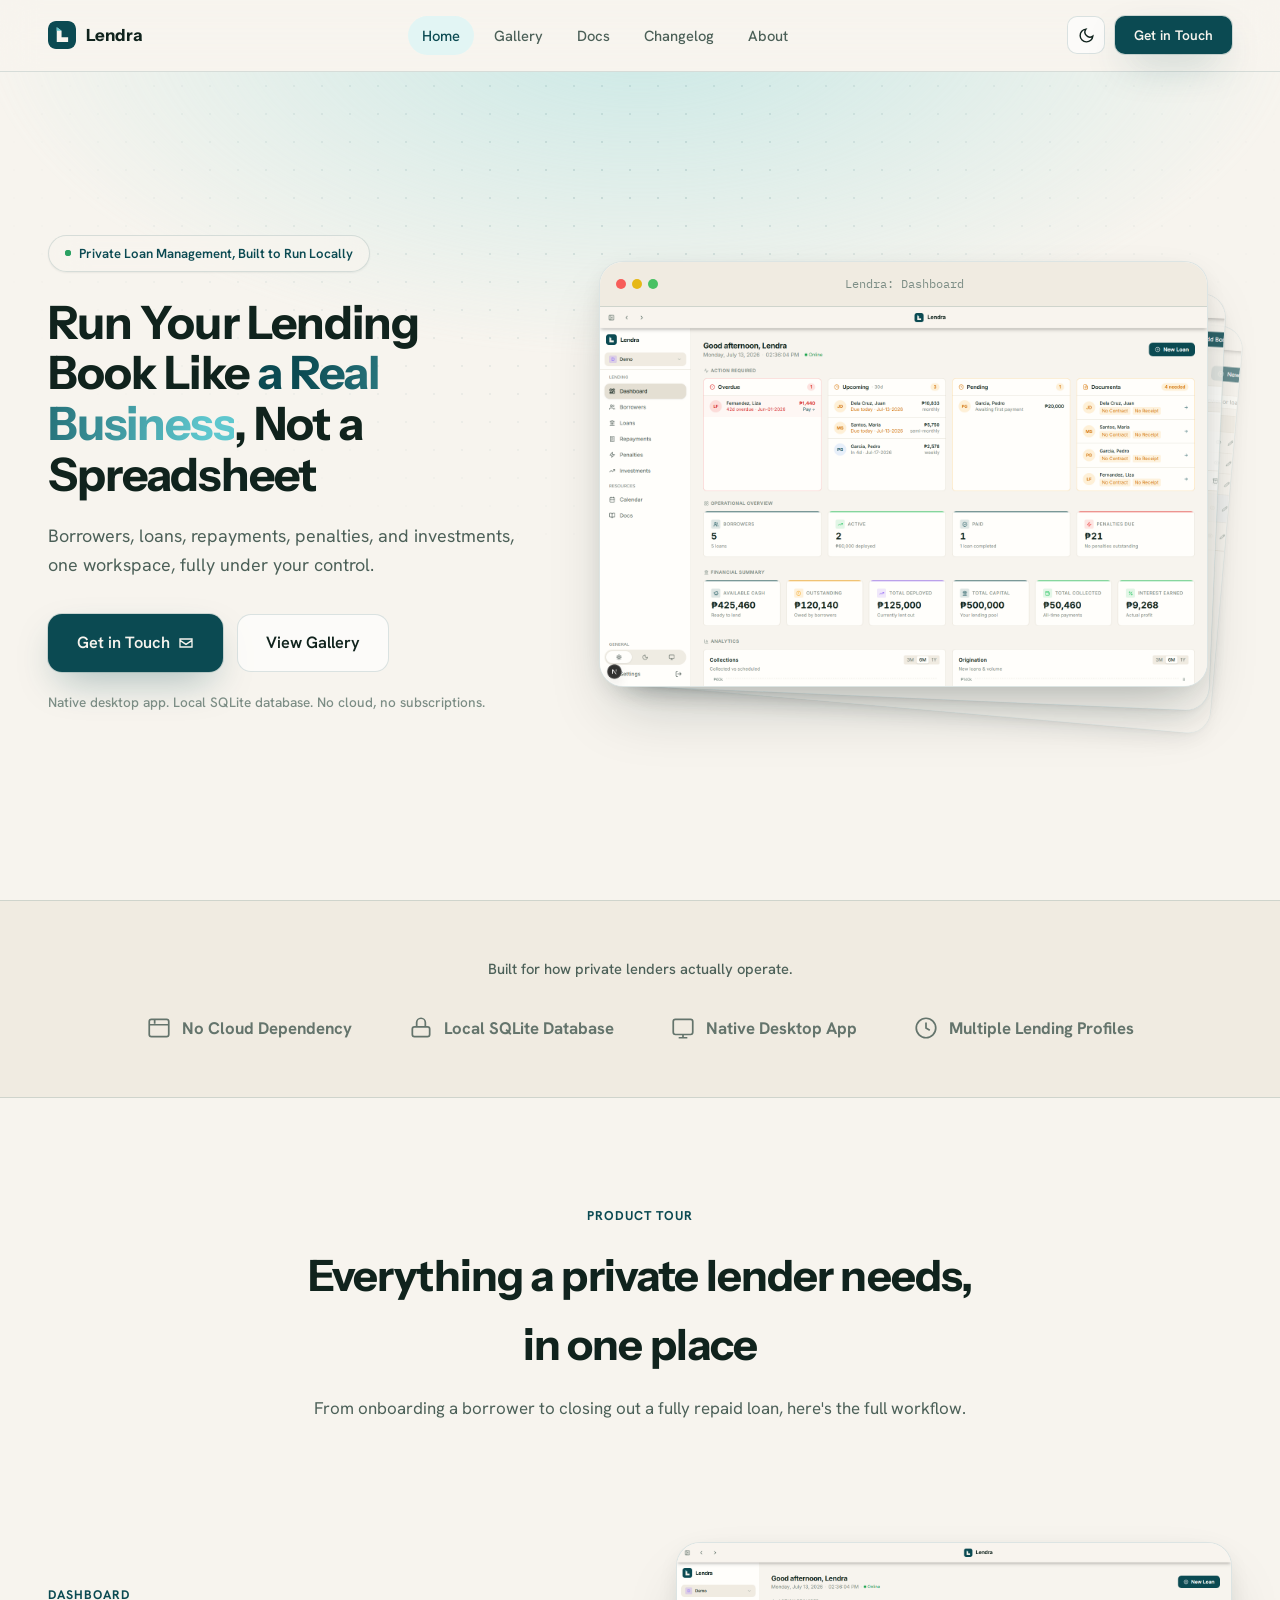
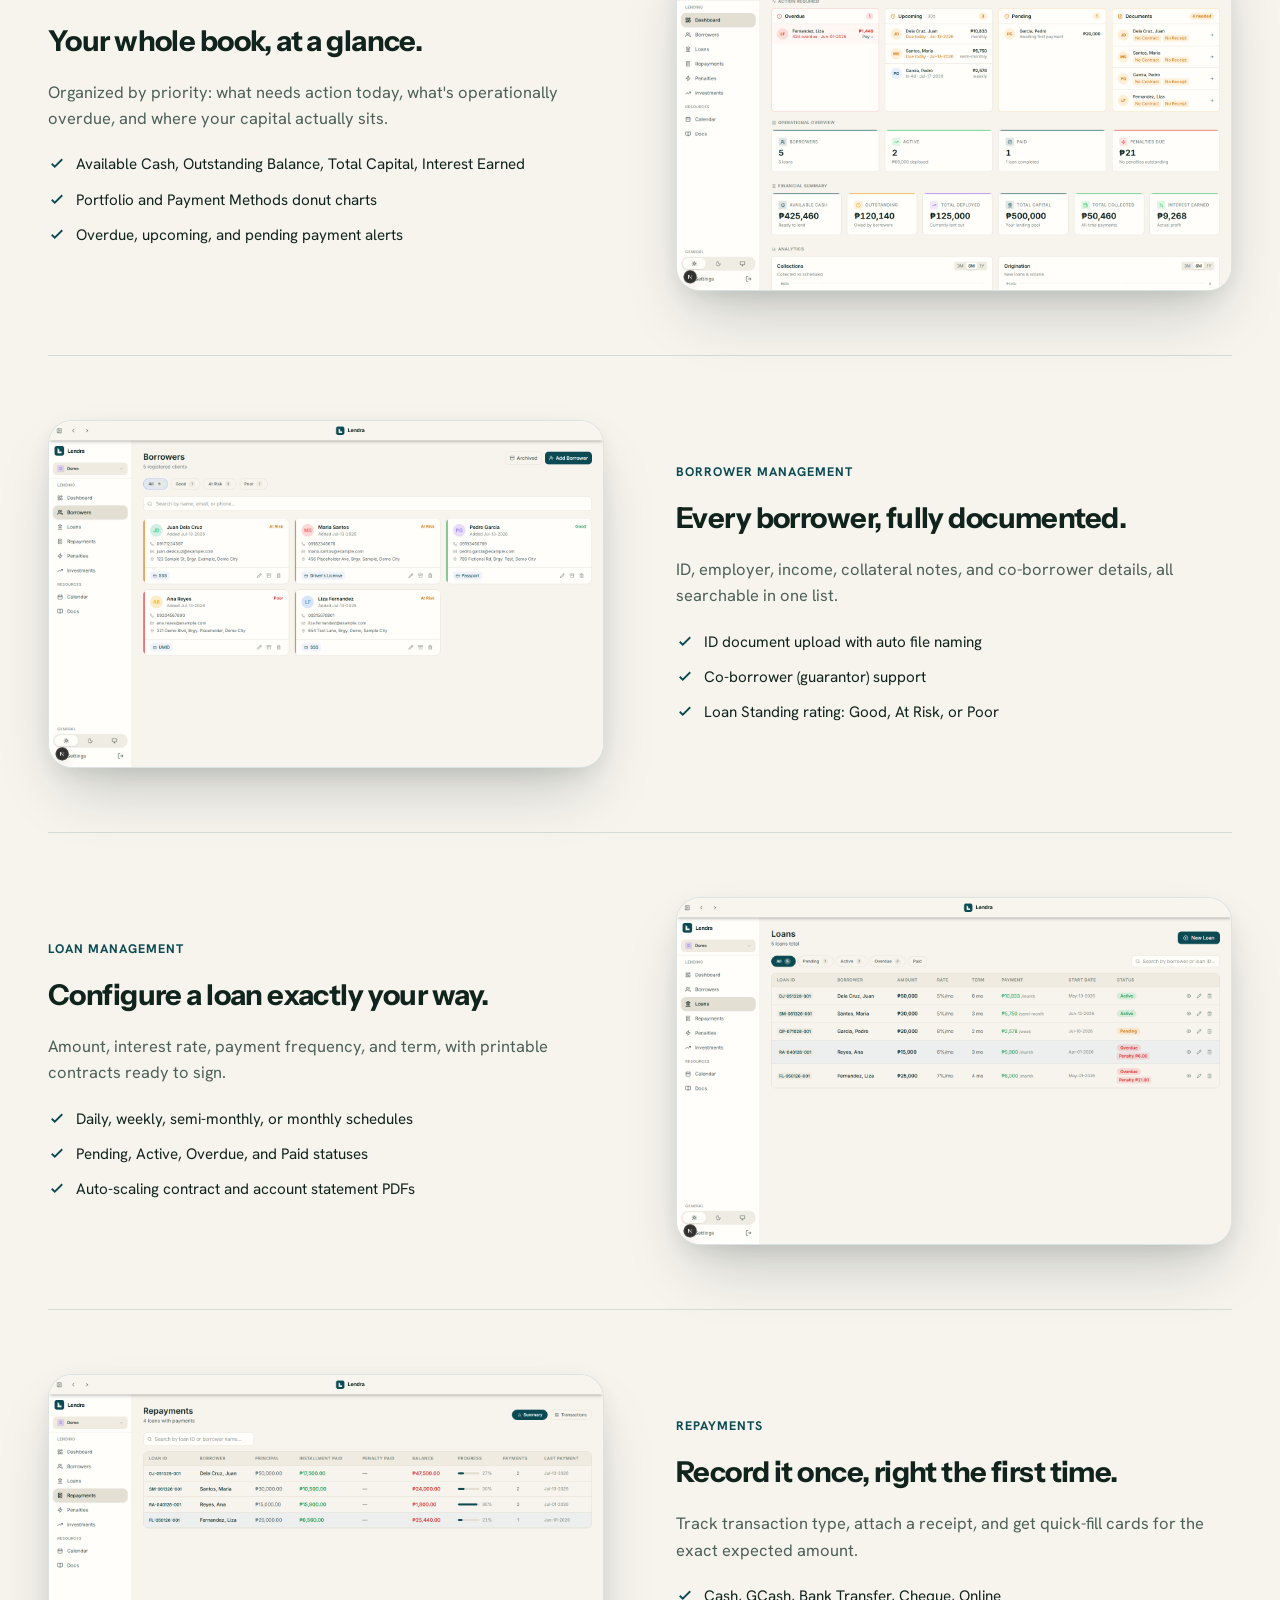
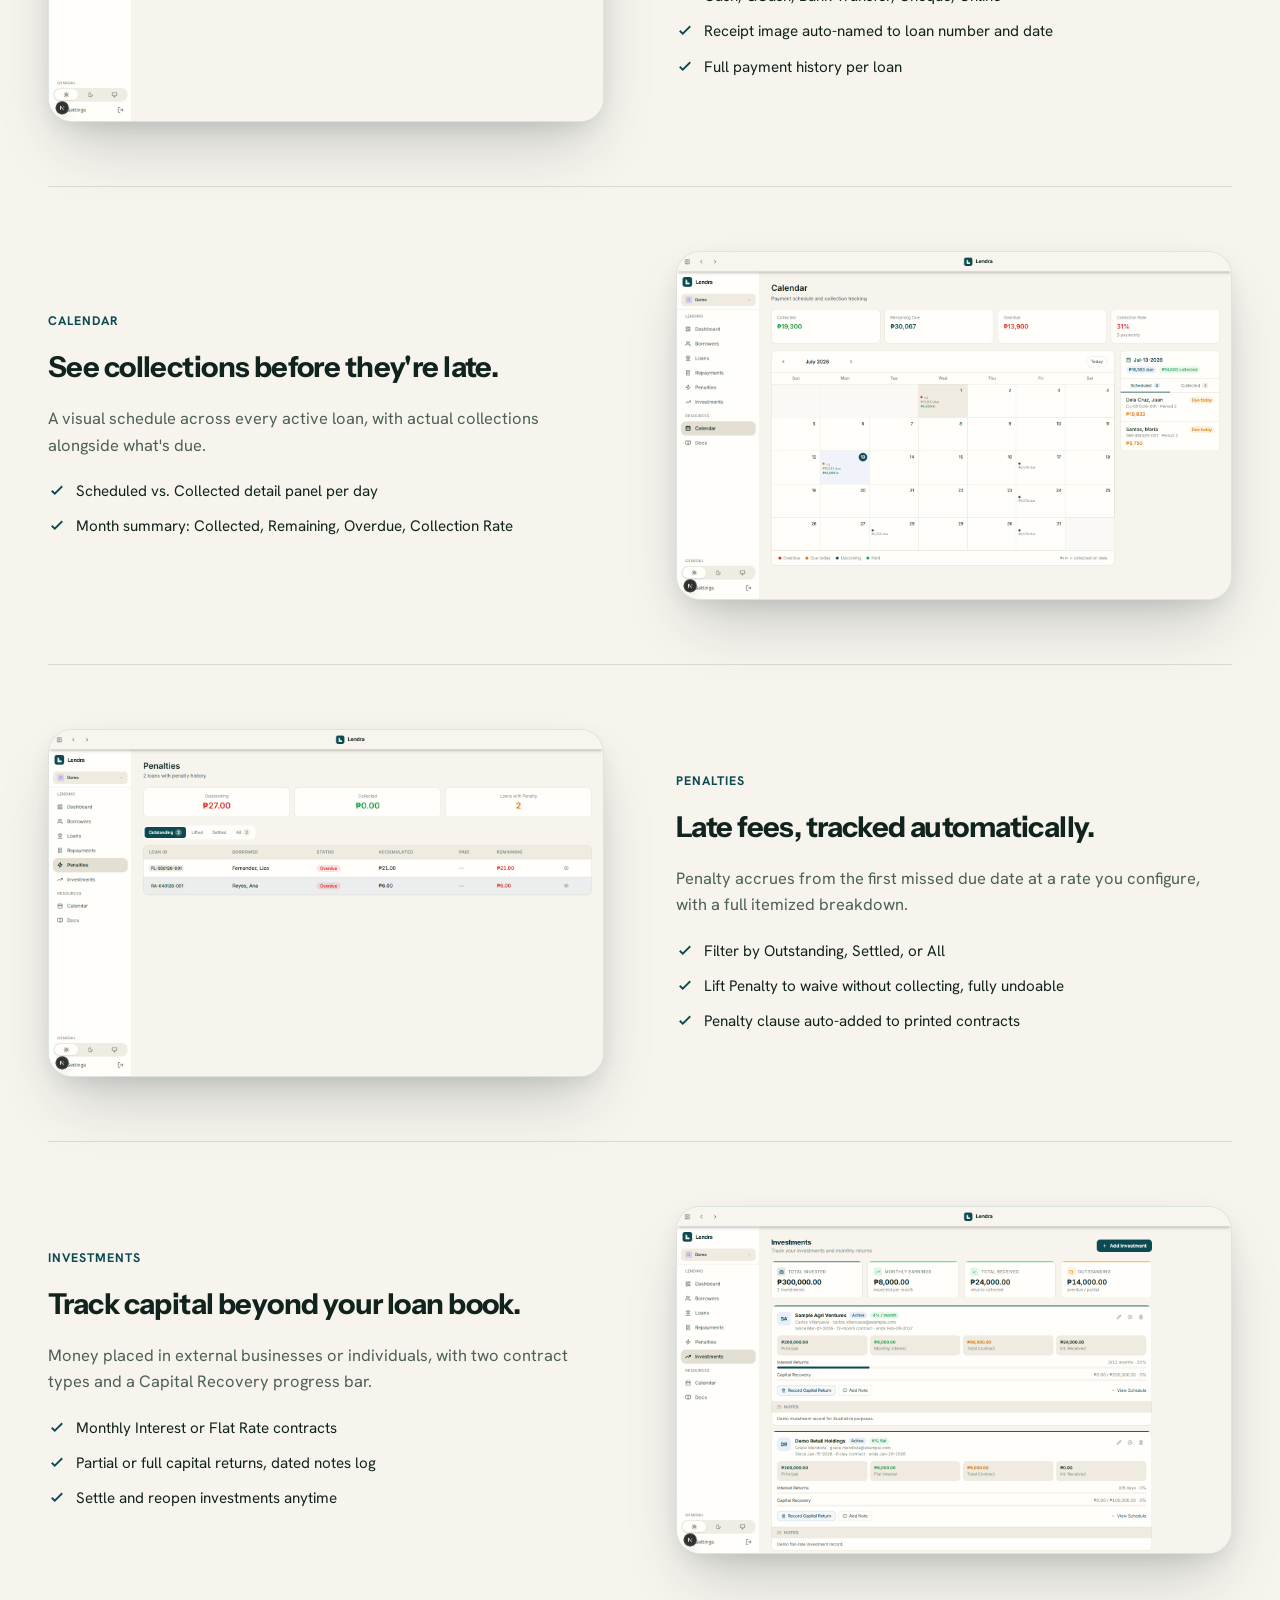
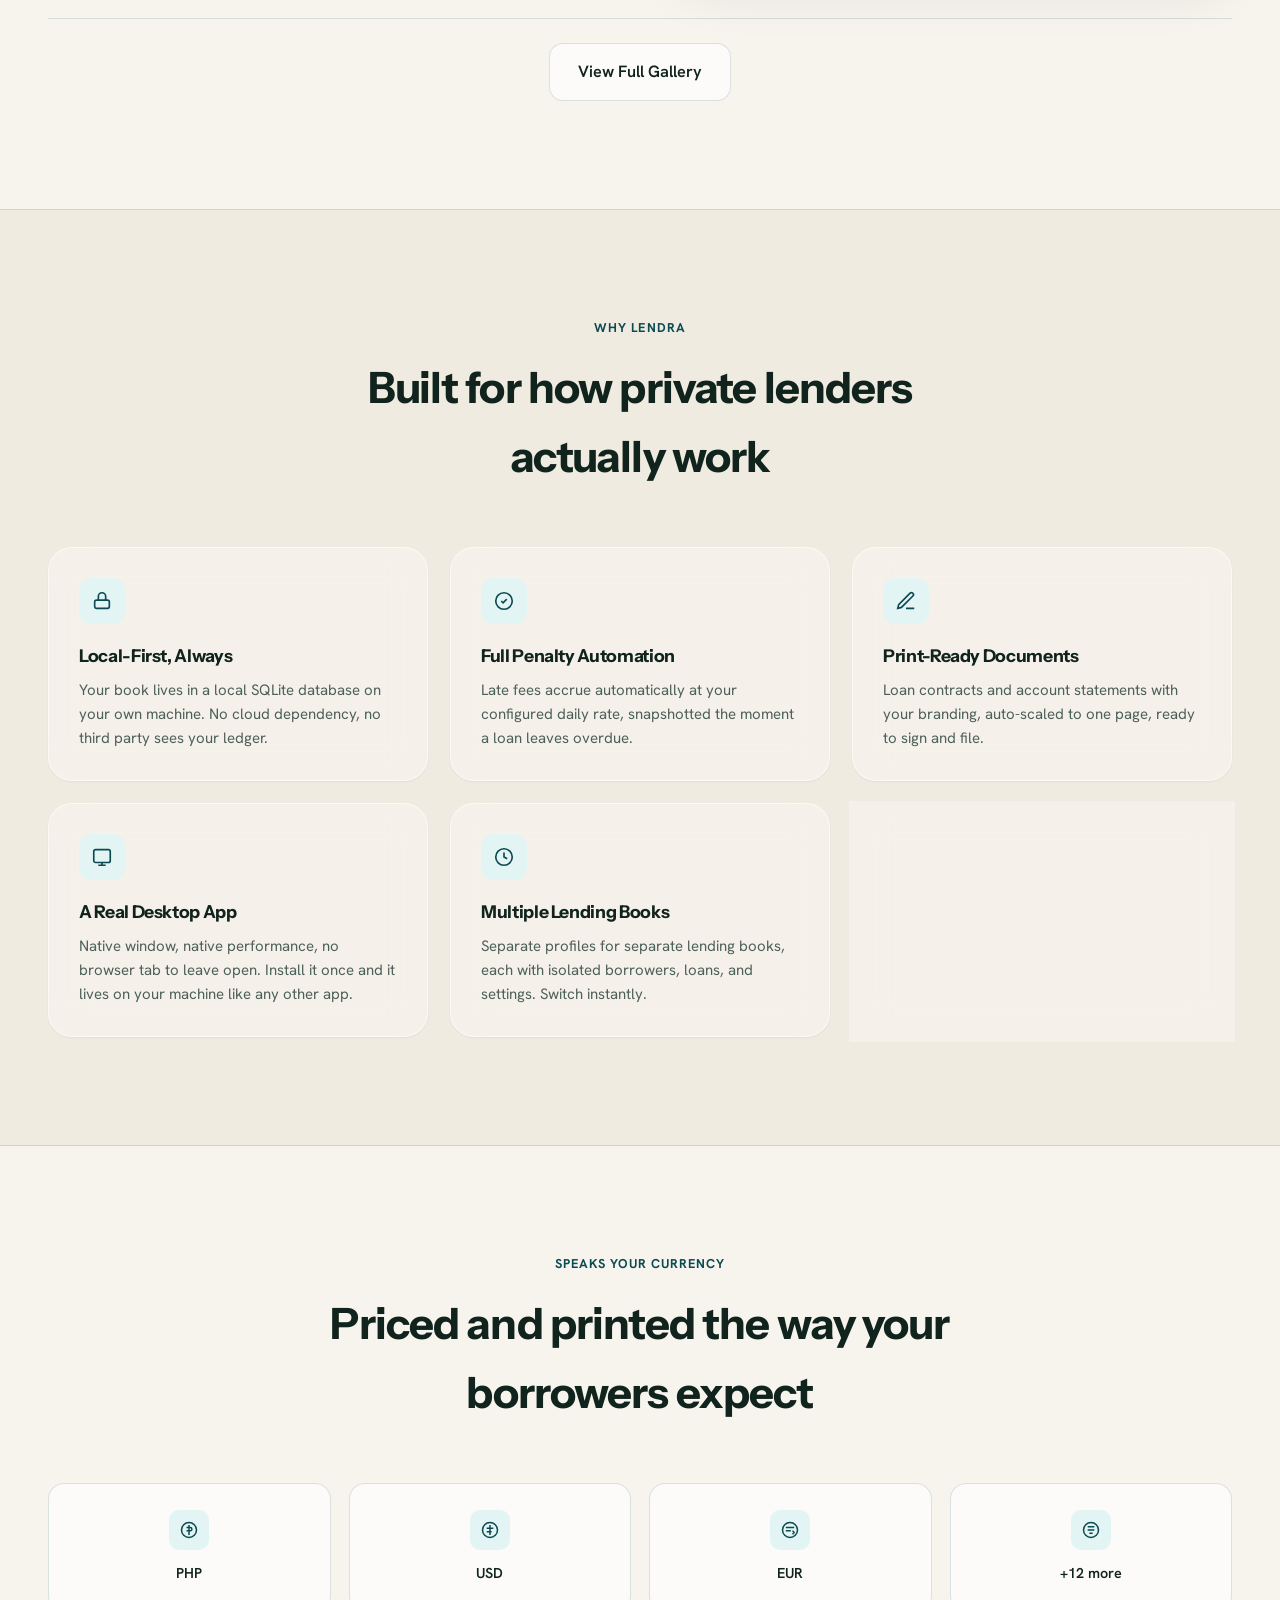
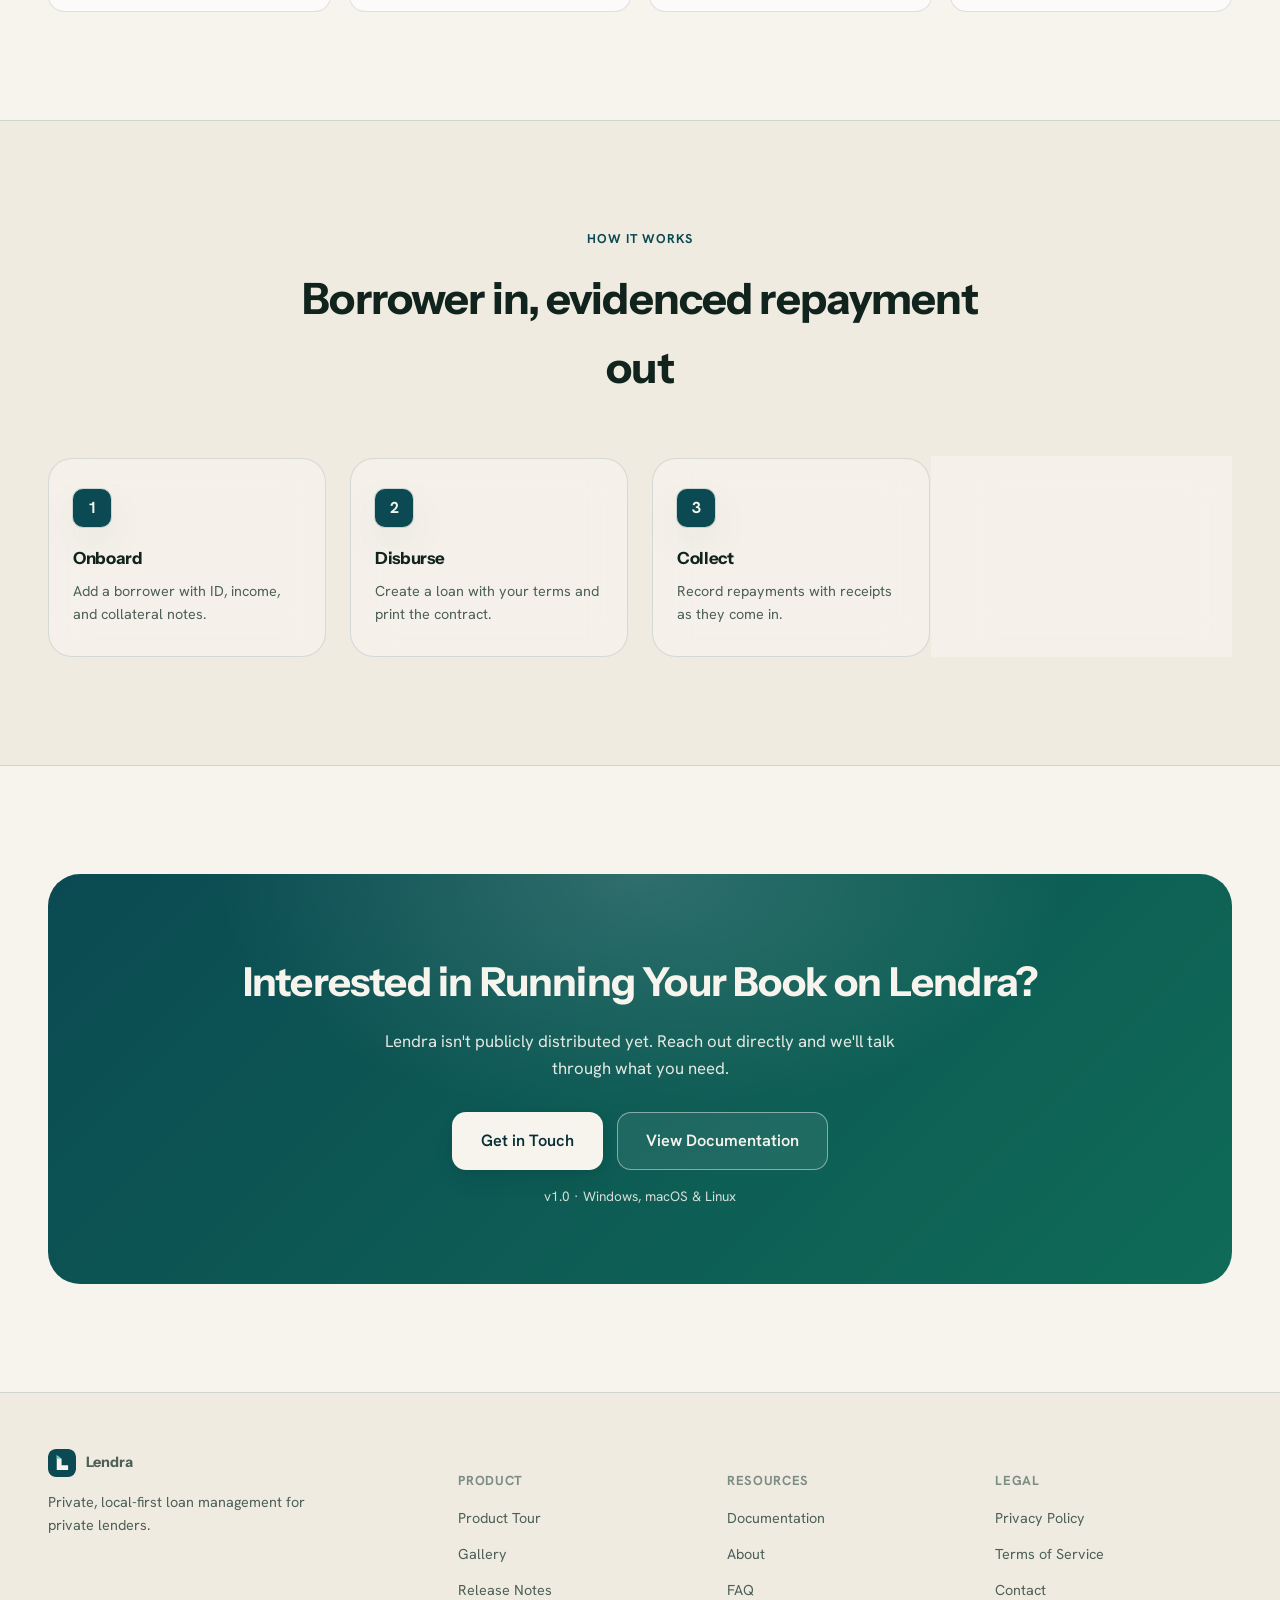
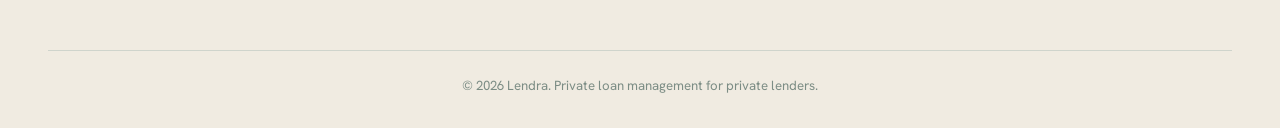
==== index.html @ 2bb01301 "Initial commit — Lendra marketing website" ====
<!DOCTYPE html>
<html lang="en">
<head>
<meta charset="UTF-8">
<meta name="viewport" content="width=device-width, initial-scale=1">
<title>Lendra: Loan Management for Private Lenders</title>
<meta name="description" content="Lendra is a private, local-first loan management system for private lenders: borrowers, loans, repayments, penalties, and investments, all in one native desktop workspace. No cloud, no subscriptions.">
<link rel="canonical" href="https://lendra.vercel.app/">
<meta property="og:type" content="website">
<meta property="og:site_name" content="Lendra">
<meta property="og:title" content="Lendra: Loan Management for Private Lenders">
<meta property="og:description" content="A private, local-first loan management system for private lenders: borrowers, loans, repayments, penalties, and investments, all in one native desktop workspace.">
<meta property="og:url" content="https://lendra.vercel.app/">
<meta property="og:image" content="https://lendra.vercel.app/assets/screenshots/dashboard.png">
<meta name="twitter:card" content="summary_large_image">
<meta name="twitter:title" content="Lendra: Loan Management for Private Lenders">
<meta name="twitter:description" content="A private, local-first loan management system for private lenders: borrowers, loans, repayments, penalties, and investments, all in one native desktop workspace.">
<meta name="twitter:image" content="https://lendra.vercel.app/assets/screenshots/dashboard.png">
<meta name="theme-color" content="#0B4A52">
<link rel="icon" href="assets/lendra-logo.svg">
<link rel="preconnect" href="https://fonts.googleapis.com">
<link rel="preconnect" href="https://fonts.gstatic.com" crossorigin>
<link href="https://fonts.googleapis.com/css2?family=Instrument+Sans:wght@500;600;700&family=Hanken+Grotesk:wght@400;500;600;700&family=IBM+Plex+Mono:wght@400;500&display=swap" rel="stylesheet">
<link rel="stylesheet" href="assets/css/main.css">
<script type="application/ld+json">
{
  "@context": "https://schema.org",
  "@type": "SoftwareApplication",
  "name": "Lendra",
  "operatingSystem": "Windows, macOS, Linux, Web",
  "applicationCategory": "FinanceApplication",
  "applicationSubCategory": "Loan Management Software",
  "description": "Lendra is a private, local-first loan management system for private lenders: borrowers, loans, repayments, penalties, calendar, and investment tracking, backed by a local SQLite database.",
  "softwareVersion": "1.0",
  "url": "https://lendra.vercel.app/",
  "screenshot": "https://lendra.vercel.app/assets/screenshots/dashboard.png"
}
</script>
</head>
<body>

<header class="site-nav">
  <div class="wrap">
    <a href="/" class="brand">
      <img src="assets/lendra-logo.svg" alt="Lendra logo">
      Lendra
    </a>
    <nav class="nav-links">
      <a href="/" class="active">Home</a>
      <a href="gallery">Gallery</a>
      <a href="docs">Docs</a>
      <a href="changelog">Changelog</a>
      <a href="about">About</a>
    <a href="#" data-mail="YnJpb25lcy5nLmJyeWxlQGdtYWlsLmNvbQ==" rel="nofollow noopener" class="btn btn-primary mobile-cta">Get in Touch</a>
    </nav>
    <div class="nav-right">
      <button class="nav-toggle" id="navToggle" aria-label="Toggle menu" aria-expanded="false">
        <svg viewBox="0 0 24 24" fill="none" stroke="currentColor" stroke-width="2"><path d="M4 7h16M4 12h16M4 17h16"/></svg>
      </button>
      <button class="theme-btn" id="themeToggle" aria-label="Toggle dark mode">
        <svg id="iconMoon" viewBox="0 0 24 24" fill="none" stroke="currentColor" stroke-width="2"><path d="M21 12.79A9 9 0 1 1 11.21 3 7 7 0 0 0 21 12.79z"/></svg>
        <svg id="iconSun" style="display:none" viewBox="0 0 24 24" fill="none" stroke="currentColor" stroke-width="2"><circle cx="12" cy="12" r="4"/><path d="M12 2v2M12 20v2M4.93 4.93l1.41 1.41M17.66 17.66l1.41 1.41M2 12h2M20 12h2M6.34 17.66l-1.41 1.41M19.07 4.93l-1.41 1.41"/></svg>
      </button>
      <a href="#" data-mail="YnJpb25lcy5nLmJyeWxlQGdtYWlsLmNvbQ==" rel="nofollow noopener" class="btn btn-primary">Get in Touch</a>
    </div>
  </div>
</header>

<main>

  <!-- HERO -->
  <section class="hero">
    <div class="wrap hero-grid">
      <div class="hero-copy">
        <span class="badge"><span class="dot"></span>Private Loan Management, Built to Run Locally</span>
        <h1>Run Your Lending Book Like <span class="grad">a Real Business</span>, Not a Spreadsheet</h1>
        <p class="lead">Borrowers, loans, repayments, penalties, and investments, one workspace, fully under your control.</p>
        <div class="hero-actions">
          <a href="#" data-mail="YnJpb25lcy5nLmJyeWxlQGdtYWlsLmNvbQ==" rel="nofollow noopener" class="btn btn-primary btn-lg">
            Get in Touch
            <svg viewBox="0 0 24 24" fill="none" stroke="currentColor" stroke-width="2"><path d="M3 8l9 6 9-6M3 6h18v12H3z"/></svg>
          </a>
          <a href="gallery" class="btn btn-ghost btn-lg">View Gallery</a>
        </div>
        <p class="hero-note">Native desktop app. Local SQLite database. No cloud, no subscriptions.</p>
      </div>

      <div class="hero-visual reveal">
        <div class="hero-stack">
          <div class="stack-shot stack-back-2">
            <img src="assets/screenshots/loans.png" alt="Lendra Loans screen">
          </div>
          <div class="stack-shot stack-back-1">
            <img src="assets/screenshots/borrowers.png" alt="Lendra Borrowers screen">
          </div>
          <div class="hero-shot-main">
            <div class="browserbar">
              <div class="dots"><span></span><span></span><span></span></div>
              <div class="urlbar">Lendra: Dashboard</div>
              <div style="width:40px"></div>
            </div>
            <img src="assets/screenshots/dashboard.png" alt="Lendra Dashboard screen">
          </div>
        </div>
      </div>
    </div>
  </section>

  <!-- TRUST STRIP -->
  <section class="providers-strip">
    <div class="wrap">
      <p>Built for how private lenders actually operate.</p>
      <div class="provider-row reveal">
        <span class="provider-chip">
          <svg viewBox="0 0 24 24" fill="none" stroke="currentColor" stroke-width="1.6"><rect x="3" y="4" width="18" height="16" rx="2"/><path d="M3 9h18M8 4v4"/></svg>
          No Cloud Dependency
        </span>
        <span class="provider-chip">
          <svg viewBox="0 0 24 24" fill="none" stroke="currentColor" stroke-width="1.6"><rect x="4" y="11" width="16" height="9" rx="2"/><path d="M8 11V7a4 4 0 118 0v4"/></svg>
          Local SQLite Database
        </span>
        <span class="provider-chip">
          <svg viewBox="0 0 24 24" fill="none" stroke="currentColor" stroke-width="1.6"><rect x="3" y="4" width="18" height="14" rx="2"/><path d="M8 21h8M12 18v3"/></svg>
          Native Desktop App
        </span>
        <span class="provider-chip">
          <svg viewBox="0 0 24 24" fill="none" stroke="currentColor" stroke-width="1.6"><circle cx="12" cy="12" r="9"/><path d="M12 7v5l3.5 2"/></svg>
          Multiple Lending Profiles
        </span>
      </div>
    </div>
  </section>

  <!-- SCREENSHOT SHOWCASE -->
  <section id="showcase">
    <div class="wrap">
      <div class="section-head reveal">
        <span class="kicker">Product Tour</span>
        <h2>Everything a private lender needs, in one place</h2>
        <p>From onboarding a borrower to closing out a fully repaid loan, here's the full workflow.</p>
      </div>

      <div class="showcase-row reveal">
        <div class="showcase-text">
          <span class="kicker">Dashboard</span>
          <h3>Your whole book, at a glance.</h3>
          <p>Organized by priority: what needs action today, what's operationally overdue, and where your capital actually sits.</p>
          <ul class="showcase-list">
            <li><svg viewBox="0 0 24 24" fill="none" stroke="currentColor" stroke-width="2.4"><path d="M5 13l4 4L19 7"/></svg> Available Cash, Outstanding Balance, Total Capital, Interest Earned</li>
            <li><svg viewBox="0 0 24 24" fill="none" stroke="currentColor" stroke-width="2.4"><path d="M5 13l4 4L19 7"/></svg> Portfolio and Payment Methods donut charts</li>
            <li><svg viewBox="0 0 24 24" fill="none" stroke="currentColor" stroke-width="2.4"><path d="M5 13l4 4L19 7"/></svg> Overdue, upcoming, and pending payment alerts</li>
          </ul>
        </div>
        <div class="showcase-media"><img src="assets/screenshots/dashboard.png" alt="Lendra Dashboard page"></div>
      </div>

      <div class="showcase-row reverse reveal">
        <div class="showcase-text">
          <span class="kicker">Borrower Management</span>
          <h3>Every borrower, fully documented.</h3>
          <p>ID, employer, income, collateral notes, and co-borrower details, all searchable in one list.</p>
          <ul class="showcase-list">
            <li><svg viewBox="0 0 24 24" fill="none" stroke="currentColor" stroke-width="2.4"><path d="M5 13l4 4L19 7"/></svg> ID document upload with auto file naming</li>
            <li><svg viewBox="0 0 24 24" fill="none" stroke="currentColor" stroke-width="2.4"><path d="M5 13l4 4L19 7"/></svg> Co-borrower (guarantor) support</li>
            <li><svg viewBox="0 0 24 24" fill="none" stroke="currentColor" stroke-width="2.4"><path d="M5 13l4 4L19 7"/></svg> Loan Standing rating: Good, At Risk, or Poor</li>
          </ul>
        </div>
        <div class="showcase-media"><img src="assets/screenshots/borrowers.png" alt="Lendra Borrowers page"></div>
      </div>

      <div class="showcase-row reveal">
        <div class="showcase-text">
          <span class="kicker">Loan Management</span>
          <h3>Configure a loan exactly your way.</h3>
          <p>Amount, interest rate, payment frequency, and term, with printable contracts ready to sign.</p>
          <ul class="showcase-list">
            <li><svg viewBox="0 0 24 24" fill="none" stroke="currentColor" stroke-width="2.4"><path d="M5 13l4 4L19 7"/></svg> Daily, weekly, semi-monthly, or monthly schedules</li>
            <li><svg viewBox="0 0 24 24" fill="none" stroke="currentColor" stroke-width="2.4"><path d="M5 13l4 4L19 7"/></svg> Pending, Active, Overdue, and Paid statuses</li>
            <li><svg viewBox="0 0 24 24" fill="none" stroke="currentColor" stroke-width="2.4"><path d="M5 13l4 4L19 7"/></svg> Auto-scaling contract and account statement PDFs</li>
          </ul>
        </div>
        <div class="showcase-media"><img src="assets/screenshots/loans.png" alt="Lendra Loans page"></div>
      </div>

      <div class="showcase-row reverse reveal">
        <div class="showcase-text">
          <span class="kicker">Repayments</span>
          <h3>Record it once, right the first time.</h3>
          <p>Track transaction type, attach a receipt, and get quick-fill cards for the exact expected amount.</p>
          <ul class="showcase-list">
            <li><svg viewBox="0 0 24 24" fill="none" stroke="currentColor" stroke-width="2.4"><path d="M5 13l4 4L19 7"/></svg> Cash, GCash, Bank Transfer, Cheque, Online</li>
            <li><svg viewBox="0 0 24 24" fill="none" stroke="currentColor" stroke-width="2.4"><path d="M5 13l4 4L19 7"/></svg> Receipt image auto-named to loan number and date</li>
            <li><svg viewBox="0 0 24 24" fill="none" stroke="currentColor" stroke-width="2.4"><path d="M5 13l4 4L19 7"/></svg> Full payment history per loan</li>
          </ul>
        </div>
        <div class="showcase-media"><img src="assets/screenshots/repayments.png" alt="Lendra Repayments page"></div>
      </div>

      <div class="showcase-row reveal">
        <div class="showcase-text">
          <span class="kicker">Calendar</span>
          <h3>See collections before they're late.</h3>
          <p>A visual schedule across every active loan, with actual collections alongside what's due.</p>
          <ul class="showcase-list">
            <li><svg viewBox="0 0 24 24" fill="none" stroke="currentColor" stroke-width="2.4"><path d="M5 13l4 4L19 7"/></svg> Scheduled vs. Collected detail panel per day</li>
            <li><svg viewBox="0 0 24 24" fill="none" stroke="currentColor" stroke-width="2.4"><path d="M5 13l4 4L19 7"/></svg> Month summary: Collected, Remaining, Overdue, Collection Rate</li>
          </ul>
        </div>
        <div class="showcase-media"><img src="assets/screenshots/calendar.png" alt="Lendra Calendar page"></div>
      </div>

      <div class="showcase-row reverse reveal">
        <div class="showcase-text">
          <span class="kicker">Penalties</span>
          <h3>Late fees, tracked automatically.</h3>
          <p>Penalty accrues from the first missed due date at a rate you configure, with a full itemized breakdown.</p>
          <ul class="showcase-list">
            <li><svg viewBox="0 0 24 24" fill="none" stroke="currentColor" stroke-width="2.4"><path d="M5 13l4 4L19 7"/></svg> Filter by Outstanding, Settled, or All</li>
            <li><svg viewBox="0 0 24 24" fill="none" stroke="currentColor" stroke-width="2.4"><path d="M5 13l4 4L19 7"/></svg> Lift Penalty to waive without collecting, fully undoable</li>
            <li><svg viewBox="0 0 24 24" fill="none" stroke="currentColor" stroke-width="2.4"><path d="M5 13l4 4L19 7"/></svg> Penalty clause auto-added to printed contracts</li>
          </ul>
        </div>
        <div class="showcase-media"><img src="assets/screenshots/penalties.png" alt="Lendra Penalties page"></div>
      </div>

      <div class="showcase-row reveal">
        <div class="showcase-text">
          <span class="kicker">Investments</span>
          <h3>Track capital beyond your loan book.</h3>
          <p>Money placed in external businesses or individuals, with two contract types and a Capital Recovery progress bar.</p>
          <ul class="showcase-list">
            <li><svg viewBox="0 0 24 24" fill="none" stroke="currentColor" stroke-width="2.4"><path d="M5 13l4 4L19 7"/></svg> Monthly Interest or Flat Rate contracts</li>
            <li><svg viewBox="0 0 24 24" fill="none" stroke="currentColor" stroke-width="2.4"><path d="M5 13l4 4L19 7"/></svg> Partial or full capital returns, dated notes log</li>
            <li><svg viewBox="0 0 24 24" fill="none" stroke="currentColor" stroke-width="2.4"><path d="M5 13l4 4L19 7"/></svg> Settle and reopen investments anytime</li>
          </ul>
        </div>
        <div class="showcase-media"><img src="assets/screenshots/investment.png" alt="Lendra Investment page"></div>
      </div>

      <div style="text-align:center; margin-top:24px;">
        <a href="gallery" class="btn btn-ghost btn-lg">View Full Gallery</a>
      </div>
    </div>
  </section>

  <!-- WHY LENDRA -->
  <section style="background: var(--bg-subtle); border-top:1px solid var(--border); border-bottom:1px solid var(--border);">
    <div class="wrap">
      <div class="section-head reveal">
        <span class="kicker">Why Lendra</span>
        <h2>Built for how private lenders actually work</h2>
      </div>
      <div class="card-grid reveal">
        <div class="feature-card">
          <div class="feature-icon"><svg viewBox="0 0 24 24" fill="none" stroke="currentColor" stroke-width="1.8"><rect x="4" y="11" width="16" height="9" rx="2"/><path d="M8 11V7a4 4 0 118 0v4"/></svg></div>
          <h3>Local-First, Always</h3>
          <p>Your book lives in a local SQLite database on your own machine. No cloud dependency, no third party sees your ledger.</p>
        </div>
        <div class="feature-card">
          <div class="feature-icon"><svg viewBox="0 0 24 24" fill="none" stroke="currentColor" stroke-width="1.8"><path d="M9 12l2 2 4-4"/><circle cx="12" cy="12" r="9"/></svg></div>
          <h3>Full Penalty Automation</h3>
          <p>Late fees accrue automatically at your configured daily rate, snapshotted the moment a loan leaves overdue.</p>
        </div>
        <div class="feature-card">
          <div class="feature-icon"><svg viewBox="0 0 24 24" fill="none" stroke="currentColor" stroke-width="1.8"><path d="M12 20h9M16.5 3.5a2.1 2.1 0 013 3L7 19l-4 1 1-4z"/></svg></div>
          <h3>Print-Ready Documents</h3>
          <p>Loan contracts and account statements with your branding, auto-scaled to one page, ready to sign and file.</p>
        </div>
        <div class="feature-card">
          <div class="feature-icon"><svg viewBox="0 0 24 24" fill="none" stroke="currentColor" stroke-width="1.8"><rect x="3" y="4" width="18" height="14" rx="2"/><path d="M8 21h8M12 18v3"/></svg></div>
          <h3>A Real Desktop App</h3>
          <p>Native window, native performance, no browser tab to leave open. Install it once and it lives on your machine like any other app.</p>
        </div>
        <div class="feature-card">
          <div class="feature-icon"><svg viewBox="0 0 24 24" fill="none" stroke="currentColor" stroke-width="1.8"><circle cx="12" cy="12" r="9"/><path d="M12 7v5l3.5 2"/></svg></div>
          <h3>Multiple Lending Books</h3>
          <p>Separate profiles for separate lending books, each with isolated borrowers, loans, and settings. Switch instantly.</p>
        </div>
        <div class="feature-card">
          <div class="feature-icon"><svg viewBox="0 0 24 24" fill="none" stroke="currentColor" stroke-width="1.8"><path d="M21 12a9 9 0 11-3-6.7M21 4v5h-5"/></svg></div>
          <h3>Backup and Restore</h3>
          <p>Export a full snapshot on demand or automate it on an interval, with every uploaded image embedded in the backup.</p>
        </div>
      </div>
    </div>
  </section>

  <!-- CURRENCY / FORMAT STRIP -->
  <section>
    <div class="wrap">
      <div class="section-head reveal">
        <span class="kicker">Speaks Your Currency</span>
        <h2>Priced and printed the way your borrowers expect</h2>
      </div>
      <div class="export-grid reveal">
        <div class="export-card"><div class="ico"><svg viewBox="0 0 24 24" fill="none" stroke="currentColor" stroke-width="1.8"><circle cx="12" cy="12" r="9"/><path d="M12 6v12M9 9h4.5a2 2 0 010 4H9m0 0h5"/></svg></div><span>PHP</span></div>
        <div class="export-card"><div class="ico"><svg viewBox="0 0 24 24" fill="none" stroke="currentColor" stroke-width="1.8"><circle cx="12" cy="12" r="9"/><path d="M12 6v12M8 10h8M8 14h6"/></svg></div><span>USD</span></div>
        <div class="export-card"><div class="ico"><svg viewBox="0 0 24 24" fill="none" stroke="currentColor" stroke-width="1.8"><circle cx="12" cy="12" r="9"/><path d="M7 9h10M7 13h6M15 17l2-2-2-2"/></svg></div><span>EUR</span></div>
        <div class="export-card"><div class="ico"><svg viewBox="0 0 24 24" fill="none" stroke="currentColor" stroke-width="1.8"><circle cx="12" cy="12" r="9"/><path d="M8 8h8M8 12h8M10 16h4"/></svg></div><span>+12 more</span></div>
      </div>
    </div>
  </section>

  <!-- HOW IT WORKS -->
  <section style="background: var(--bg-subtle); border-top:1px solid var(--border); border-bottom:1px solid var(--border);">
    <div class="wrap">
      <div class="section-head reveal">
        <span class="kicker">How It Works</span>
        <h2>Borrower in, evidenced repayment out</h2>
      </div>
      <div class="steps reveal">
        <div class="step">
          <div class="num">1</div>
          <h4>Onboard</h4>
          <p>Add a borrower with ID, income, and collateral notes.</p>
        </div>
        <div class="step">
          <div class="num">2</div>
          <h4>Disburse</h4>
          <p>Create a loan with your terms and print the contract.</p>
        </div>
        <div class="step">
          <div class="num">3</div>
          <h4>Collect</h4>
          <p>Record repayments with receipts as they come in.</p>
        </div>
        <div class="step">
          <div class="num">4</div>
          <h4>Track</h4>
          <p>Watch penalties, standing, and portfolio ROI update live.</p>
        </div>
      </div>
    </div>
  </section>

  <!-- FINAL CTA -->
  <section id="contact">
    <div class="wrap">
      <div class="cta-band reveal">
        <h2>Interested in Running Your Book on Lendra?</h2>
        <p>Lendra isn't publicly distributed yet. Reach out directly and we'll talk through what you need.</p>
        <div class="hero-actions">
          <a href="#" data-mail="YnJpb25lcy5nLmJyeWxlQGdtYWlsLmNvbQ==" rel="nofollow noopener" class="btn btn-primary btn-lg">Get in Touch</a>
          <a href="docs" class="btn btn-ghost btn-lg">View Documentation</a>
        </div>
        <p style="margin-top:16px; font-size:0.85rem; opacity:.85;">v1.0 &middot; Windows, macOS &amp; Linux</p>
      </div>
    </div>
  </section>

</main>

<footer>
  <div class="wrap">
    <div class="foot-grid">
      <div class="foot-col">
        <a href="/" class="brand" style="margin-bottom:14px;">
          <img src="assets/lendra-logo.svg" alt="Lendra logo">
          Lendra
        </a>
        <p style="color: var(--fg-muted); font-size:0.9rem; max-width:280px; margin-top:12px;">Private, local-first loan management for private lenders.</p>
      </div>
      <div class="foot-col">
        <h5>Product</h5>
        <ul>
          <li><a href="/#showcase">Product Tour</a></li>
          <li><a href="gallery">Gallery</a></li>
          <li><a href="changelog">Release Notes</a></li>
        </ul>
      </div>
      <div class="foot-col">
        <h5>Resources</h5>
        <ul>
          <li><a href="docs">Documentation</a></li>
          <li><a href="about">About</a></li>
          <li><a href="docs#doc-faq">FAQ</a></li>
        </ul>
      </div>
      <div class="foot-col">
        <h5>Legal</h5>
        <ul>
          <li><a href="privacy">Privacy Policy</a></li>
          <li><a href="terms">Terms of Service</a></li>
          <li><a href="#" data-mail="YnJpb25lcy5nLmJyeWxlQGdtYWlsLmNvbQ==" rel="nofollow noopener">Contact</a></li>
        </ul>
      </div>
    </div>
    <div class="foot-bottom">
      <span>&copy; <span class="js-year">2026</span> Lendra. Private loan management for private lenders.</span>
    </div>
  </div>
</footer>

<script src="assets/js/main.js"></script>
</body>
</html>
---- assets/css/main.css ----
/* ============================================================
   Lendra Marketing Site — Design System
   Warm, private, paper-and-ledger aesthetic for a lending workspace
   ============================================================ */

:root{
  /* ---- Light theme (default) ---- */
  --bg: #F7F4EE;
  --bg-subtle: #F0EBE1;
  --bg-inverted: #0E1512;
  --surface: rgba(255,255,255,0.62);
  --surface-solid: #FFFEFB;
  --border: rgba(11,74,82,0.14);
  --border-strong: rgba(11,74,82,0.22);
  --fg: #10231d;
  --fg-muted: #4c6058;
  --fg-faint: #7c8d85;

  --primary: #0B4A52;
  --primary-dark: #072F35;
  --primary-light: oklch(0.88 0.05 195);
  --primary-tint: oklch(0.955 0.02 195);

  --accent-violet: #5FC7CE;
  --danger: oklch(0.577 0.22 27);
  --success: oklch(0.63 0.14 155);

  --radius-sm: 10px;
  --radius: 16px;
  --radius-lg: 24px;
  --radius-xl: 32px;

  --shadow-sm: 0 1px 2px rgba(11,30,34,0.06);
  --shadow-md: 0 12px 28px -10px rgba(11,30,34,0.16), 0 2px 8px -2px rgba(11,30,34,0.07);
  --shadow-lg: 0 32px 64px -16px rgba(11,30,34,0.22), 0 8px 24px -6px rgba(11,30,34,0.12);
  --shadow-glow: 0 0 0 1px rgba(11,74,82,0.16), 0 16px 40px -12px rgba(11,74,82,0.4);

  --glass-bg: rgba(247,244,238,0.66);
  --glass-border: rgba(255,255,255,0.6);
  --glass-blur: 18px;

  --font-display: 'Instrument Sans', 'Hanken Grotesk', ui-sans-serif, system-ui, sans-serif;
  --font-sans: 'Hanken Grotesk', ui-sans-serif, system-ui, -apple-system, "Segoe UI", sans-serif;
  --font-mono: 'IBM Plex Mono', ui-monospace, "SFMono-Regular", Menlo, monospace;

  --max: 1240px;
  --nav-h: 72px;

  color-scheme: light;
}

:root[data-theme="dark"]{
  --bg: #0D1417;
  --bg-subtle: #101a1d;
  --bg-inverted: #F7F4EE;
  --surface: rgba(255,255,255,0.04);
  --surface-solid: #151f22;
  --border: rgba(255,255,255,0.09);
  --border-strong: rgba(255,255,255,0.16);
  --fg: #eef3ef;
  --fg-muted: #a3b3ac;
  --fg-faint: #6c7d8a;

  --primary: #5FC7CE;
  --primary-dark: #4aafb6;
  --primary-light: oklch(0.32 0.05 195);
  --primary-tint: oklch(0.26 0.035 195);

  --shadow-sm: 0 1px 2px rgba(0,0,0,0.4);
  --shadow-md: 0 12px 28px -10px rgba(0,0,0,0.55);
  --shadow-lg: 0 32px 64px -16px rgba(0,0,0,0.65);
  --shadow-glow: 0 0 0 1px rgba(95,199,206,0.2), 0 16px 40px -12px rgba(95,199,206,0.35);

  --glass-bg: rgba(17,25,28,0.55);
  --glass-border: rgba(255,255,255,0.08);

  color-scheme: dark;
}

@media (prefers-color-scheme: dark){
  :root:not([data-theme="light"]){
    --bg: #0D1417;
    --bg-subtle: #101a1d;
    --bg-inverted: #F7F4EE;
    --surface: rgba(255,255,255,0.04);
    --surface-solid: #151f22;
    --border: rgba(255,255,255,0.09);
    --border-strong: rgba(255,255,255,0.16);
    --fg: #eef3ef;
    --fg-muted: #a3b3ac;
    --fg-faint: #6c7d8a;

    --primary: #5FC7CE;
    --primary-dark: #4aafb6;
    --primary-light: oklch(0.32 0.05 195);
    --primary-tint: oklch(0.26 0.035 195);

    --shadow-sm: 0 1px 2px rgba(0,0,0,0.4);
    --shadow-md: 0 12px 28px -10px rgba(0,0,0,0.55);
    --shadow-lg: 0 32px 64px -16px rgba(0,0,0,0.65);
    --shadow-glow: 0 0 0 1px rgba(95,199,206,0.2), 0 16px 40px -12px rgba(95,199,206,0.35);

    --glass-bg: rgba(17,25,28,0.55);
    --glass-border: rgba(255,255,255,0.08);
    color-scheme: dark;
  }
}

*, *::before, *::after{ box-sizing: border-box; }
html{ scroll-behavior: smooth; }
body{
  margin: 0;
  background: var(--bg);
  color: var(--fg);
  font-family: var(--font-sans);
  font-size: 16px;
  line-height: 1.6;
  -webkit-font-smoothing: antialiased;
  overflow-x: hidden;
  transition: background .25s ease, color .25s ease;
  animation: page-fade-in .25s ease;
}
@keyframes page-fade-in{ from{ opacity:0; } to{ opacity:1; } }
@media (prefers-reduced-motion: reduce){
  body{ animation: none; }
}
img{ max-width: 100%; display: block; }
a{ color: inherit; text-decoration: none; }
::selection{ background: var(--primary-light); color: var(--fg); }
h1,h2,h3,h4{ font-family: var(--font-display); letter-spacing: -0.02em; margin: 0; }
p{ margin: 0; }
ul{ margin:0; padding:0; list-style:none; }
button{ font-family: inherit; }

.wrap{ max-width: var(--max); margin: 0 auto; padding: 0 28px; }
.mono{ font-family: var(--font-mono); }

/* Fade/slide-in on scroll */
.reveal{ opacity: 0; transform: translateY(18px); transition: opacity .6s cubic-bezier(.2,.7,.2,1), transform .6s cubic-bezier(.2,.7,.2,1); }
.reveal.is-visible{ opacity: 1; transform: translateY(0); }
@media (prefers-reduced-motion: reduce){
  .reveal{ opacity: 1; transform: none; transition: none; }
  html{ scroll-behavior: auto; }
}

/* ---------------- Nav ---------------- */
.site-nav{
  position: sticky; top: 0; z-index: 200;
  height: var(--nav-h);
  display: flex; align-items: center;
  background: var(--glass-bg);
  backdrop-filter: blur(var(--glass-blur)); -webkit-backdrop-filter: blur(var(--glass-blur));
  border-bottom: 1px solid var(--border);
}
.site-nav .wrap{ display:flex; align-items:center; justify-content:space-between; width:100%; }
.brand{ display:flex; align-items:center; gap:10px; font-weight:700; font-size:1.05rem; font-family: var(--font-display); }
.brand img{ height:28px; width:28px; border-radius:8px; }
.nav-links{ display:flex; align-items:center; gap:6px; }
.nav-links a{
  font-size:0.92rem; font-weight:500; color: var(--fg-muted); padding: 8px 14px; border-radius: 999px;
  transition: color .15s ease, background .15s ease;
}
.nav-links a:hover{ color: var(--fg); background: var(--surface); }
.nav-links a.active{ color: var(--primary); background: var(--primary-tint); }
.nav-right{ display:flex; align-items:center; gap:10px; }
.nav-right .btn{ padding: 9px 18px; font-size:0.86rem; border-radius:10px; height:38px; }
.nav-toggle{
  display:none; width:38px; height:38px; border-radius:10px; border:1px solid var(--border);
  background: var(--surface); align-items:center; justify-content:center; cursor:pointer; color: var(--fg); flex:none;
}
.nav-toggle svg{ width:18px; height:18px; }
a.mobile-cta{ display:none; }

.theme-btn{
  width:38px; height:38px; border-radius:10px; border:1px solid var(--border); background: var(--surface);
  display:flex; align-items:center; justify-content:center; cursor:pointer; color: var(--fg);
  transition: border-color .15s ease, transform .15s ease;
}
.theme-btn:hover{ border-color: var(--primary); }
.theme-btn svg{ width:17px; height:17px; }

/* ---------------- Buttons ---------------- */
.btn{
  display:inline-flex; align-items:center; justify-content:center; gap:8px;
  padding: 12px 22px; border-radius: 12px; font-weight:600; font-size:0.95rem;
  border:1px solid transparent; cursor:pointer; white-space:nowrap;
  transition: transform .15s ease, box-shadow .2s ease, background .2s ease, border-color .2s ease, color .2s ease;
}
.btn:active{ transform: scale(0.97); }
.btn-primary{ background: var(--primary); color:#F7F4EE; box-shadow: var(--shadow-glow); }
.btn-primary:hover{ background: var(--primary-dark); transform: translateY(-1px); }
:root[data-theme="dark"] .btn-primary{ color:#0B1512; }
@media (prefers-color-scheme: dark){ :root:not([data-theme="light"]) .btn-primary{ color:#0B1512; } }
.btn-ghost{ background: var(--surface); color: var(--fg); border-color: var(--border); }
.btn-ghost:hover{ border-color: var(--primary); color: var(--primary); }
.btn-lg{ padding: 15px 28px; font-size:1.02rem; border-radius:14px; }
.btn svg{ width:16px; height:16px; flex:none; }

/* ---------------- Hero ---------------- */
.hero{
  position: relative; overflow: hidden;
  min-height: calc(100vh - var(--nav-h)); min-height: calc(100svh - var(--nav-h));
  display:flex; align-items:center;
  padding: 24px 0 48px;
}
.hero::before{
  content:""; position:absolute; inset: -30% -10% auto -10%; height: 780px;
  background: radial-gradient(60% 60% at 50% 25%, var(--primary-light) 0%, transparent 72%);
  opacity: .65; z-index:-1; filter: blur(6px);
}
.hero::after{
  content:""; position:absolute; inset:0; z-index:-1;
  background-image: radial-gradient(var(--border-strong) 1px, transparent 1px);
  background-size: 28px 28px;
  -webkit-mask-image: radial-gradient(70% 60% at 50% 15%, black 0%, transparent 75%);
  mask-image: radial-gradient(70% 60% at 50% 15%, black 0%, transparent 75%);
  opacity:.6;
}
.hero-grid{ display:grid; grid-template-columns: 42fr 58fr; gap:52px; align-items:center; }
.hero-copy{ max-width: 500px; }
.badge{
  display:inline-flex; align-items:center; gap:8px; padding:7px 16px;
  border:1px solid var(--border); border-radius:999px; font-size:0.82rem; font-weight:600;
  color: var(--primary); background: var(--glass-bg); backdrop-filter: blur(var(--glass-blur));
  box-shadow: var(--shadow-sm);
}
.badge .dot{ position:relative; width:6px; height:6px; border-radius:50%; background: var(--success); flex:none; }
.badge .dot::before{
  content:""; position:absolute; inset:0; border-radius:50%; background: var(--success);
  animation: dot-ping 1.8s cubic-bezier(0,0,.2,1) infinite;
}
@keyframes dot-ping{
  0%{ transform: scale(1); opacity:0.7; }
  75%, 100%{ transform: scale(3.2); opacity:0; }
}
@media (prefers-reduced-motion: reduce){
  .badge .dot::before{ animation:none; }
}
.hero h1{
  margin-top:26px; font-size: clamp(2.2rem, 3.6vw, 3.4rem); font-weight:700; line-height:1.1;
}
.hero h1 .grad{
  background: linear-gradient(100deg, var(--primary) 15%, var(--accent-violet) 90%);
  -webkit-background-clip:text; background-clip:text; color:transparent;
}
.hero p.lead{ margin-top:22px; font-size:1.12rem; color: var(--fg-muted); }
.hero-actions{ display:flex; gap:14px; margin-top:34px; flex-wrap:wrap; }
.hero-note{ margin-top:20px; font-size:0.85rem; color: var(--fg-faint); font-weight:500; }

.hero-visual{ position: relative; padding: 0 24px; }
@media (max-width: 980px){
  .hero{ min-height:auto; padding-top: 32px; }
  .hero-grid{ grid-template-columns: 1fr; text-align:center; }
  .hero-copy{ max-width: 640px; margin: 0 auto; }
  .hero-actions{ justify-content:center; }
  .hero-visual{ margin-top: 56px; }
}
.hero-stack{ position:relative; animation: hero-shot-float 7s ease-in-out infinite; }
@keyframes hero-shot-float{ 0%,100%{ transform: translateY(0); } 50%{ transform: translateY(-14px); } }
@media (prefers-reduced-motion: reduce){ .hero-stack{ animation: none; } }

.hero-shot-main{
  border-radius: var(--radius-lg); overflow:hidden; border:1px solid var(--border);
  box-shadow: var(--shadow-lg); background: var(--surface-solid); position:relative; z-index:3;
}
.hero-shot-main .browserbar{
  display:flex; align-items:center; gap:8px; padding:12px 16px; border-bottom:1px solid var(--border);
  background: var(--bg-subtle);
}
.hero-shot-main .dots{ display:flex; gap:6px; }
.hero-shot-main .dots span{ width:10px; height:10px; border-radius:50%; background: var(--border-strong); }
.hero-shot-main .dots span:nth-child(1){ background: oklch(0.68 0.19 25); }
.hero-shot-main .dots span:nth-child(2){ background: oklch(0.8 0.16 90); }
.hero-shot-main .dots span:nth-child(3){ background: oklch(0.72 0.17 148); }
.hero-shot-main .urlbar{ flex:1; text-align:center; font-size:0.78rem; color: var(--fg-faint); font-family: var(--font-mono); }
.hero-shot-main img{ width:100%; display:block; aspect-ratio: 1600 / 1000; object-fit: cover; background: var(--bg-subtle); }

.stack-shot{
  position:absolute; inset:0; border-radius: var(--radius-lg); overflow:hidden;
  border:1px solid var(--border); box-shadow: var(--shadow-md); background: var(--surface-solid);
}
.stack-shot img{ width:100%; height:100%; display:block; aspect-ratio: 1600 / 1000; object-fit: cover; object-position: top; background: var(--bg-subtle); }
.stack-back-1{ z-index:2; transform: translate(16px, 16px) rotate(2.5deg) scale(0.98); opacity:.85; }
.stack-back-2{ z-index:1; transform: translate(32px, 32px) rotate(5deg) scale(0.96); opacity:.6; }
@media (max-width: 640px){
  .stack-back-1{ transform: translate(10px, 10px) rotate(2deg) scale(0.98); }
  .stack-back-2{ transform: translate(20px, 20px) rotate(4deg) scale(0.96); }
}

/* ---------------- Sections ---------------- */
section{ padding: 108px 0; }
.section-head{ max-width: 700px; margin: 0 auto 56px; text-align:center; }
.section-head .kicker{
  color: var(--primary); font-weight:700; font-size:0.8rem; letter-spacing:.08em; text-transform:uppercase;
  display:block; margin-bottom:14px;
}
.section-head h2{ font-size: clamp(1.9rem, 3.6vw, 2.7rem); font-weight:700; }
.section-head p{ margin-top:16px; color: var(--fg-muted); font-size:1.06rem; }

/* ---------------- Trust strip ---------------- */
.providers-strip{ padding: 56px 0; border-top:1px solid var(--border); border-bottom:1px solid var(--border); background: var(--bg-subtle); }
.providers-strip p{ text-align:center; color: var(--fg-muted); font-size:0.92rem; margin-bottom: 34px; font-weight:500; }
.provider-row{ display:flex; align-items:center; justify-content:center; gap:56px; flex-wrap:wrap; }
.provider-chip{ display:flex; align-items:center; gap:10px; font-weight:700; font-size:1.05rem; color: var(--fg-muted); opacity:.85; transition: opacity .2s ease, color .2s ease; }
.provider-chip:hover{ opacity:1; color: var(--fg); }
.provider-chip svg{ width:26px; height:26px; }

/* ---------------- Showcase ---------------- */
.showcase-row{
  display:grid; grid-template-columns: 1fr 1fr; gap:72px; align-items:center; padding: 64px 0;
  border-bottom: 1px solid var(--border);
}
.showcase-row:last-child{ border-bottom:none; }
.showcase-row.reverse .showcase-text{ order:2; }
.showcase-row.reverse .showcase-media{ order:1; }
.showcase-text .kicker{ color: var(--primary); font-weight:700; font-size:0.78rem; letter-spacing:.08em; text-transform:uppercase; display:block; margin-bottom:12px; }
.showcase-text h3{ font-size:1.8rem; font-weight:700; margin-bottom:16px; }
.showcase-text p{ color: var(--fg-muted); font-size:1.03rem; margin-bottom:20px; }
.showcase-list{ display:flex; flex-direction:column; gap:11px; }
.showcase-list li{ display:flex; gap:10px; align-items:flex-start; font-size:0.95rem; }
.showcase-list svg{ width:18px; height:18px; color: var(--primary); flex:none; margin-top:2px; }
.showcase-media{
  border-radius: var(--radius-lg); overflow:hidden; border:1px solid var(--border); box-shadow: var(--shadow-lg);
  background: var(--surface-solid); transition: transform .35s cubic-bezier(.2,.7,.2,1), box-shadow .35s ease;
}
.showcase-media:hover{ transform: translateY(-6px); box-shadow: var(--shadow-glow); }
.showcase-media img{ width:100%; display:block; aspect-ratio: 1600 / 1000; object-fit: cover; background: var(--bg-subtle); }

/* ---------------- Feature cards (Why Lendra) ---------------- */
.card-grid{ display:grid; grid-template-columns: repeat(3, 1fr); gap:22px; }
.feature-card{
  background: var(--glass-bg); backdrop-filter: blur(var(--glass-blur));
  border:1px solid var(--glass-border); border-radius: var(--radius-lg);
  padding: 30px; box-shadow: var(--shadow-sm);
  transition: transform .25s ease, box-shadow .25s ease, border-color .25s ease;
}
.feature-card:hover{ transform: translateY(-5px); box-shadow: var(--shadow-md); border-color: var(--primary-light); }
.feature-icon{
  width:46px; height:46px; border-radius:12px; display:flex; align-items:center; justify-content:center;
  background: var(--primary-tint); color: var(--primary); margin-bottom:18px;
}
.feature-icon svg{ width:22px; height:22px; }
.feature-card h3{ font-size:1.1rem; font-weight:700; margin-bottom:8px; }
.feature-card p{ color: var(--fg-muted); font-size:0.94rem; }

/* ---------------- Export/format style grid (reused for Currencies etc.) ---------------- */
.export-grid{ display:grid; grid-template-columns: repeat(4, 1fr); gap:18px; }
.export-card{
  display:flex; flex-direction:column; align-items:center; gap:12px; text-align:center;
  padding: 26px 16px; border:1px solid var(--border); border-radius: var(--radius);
  background: var(--surface); transition: transform .2s ease, border-color .2s ease, box-shadow .2s ease;
}
.export-card:hover{ transform: translateY(-4px); border-color: var(--primary-light); box-shadow: var(--shadow-md); }
.export-card .ico{ width:40px; height:40px; border-radius:10px; background: var(--primary-tint); color: var(--primary); display:flex; align-items:center; justify-content:center; }
.export-card .ico svg{ width:20px; height:20px; }
.export-card span{ font-weight:600; font-size:0.9rem; }

/* ---------------- Steps ---------------- */
.steps{ display:grid; grid-template-columns: repeat(4, 1fr); gap:24px; position:relative; }
.step{ position:relative; padding: 30px 24px; border:1px solid var(--border); border-radius: var(--radius-lg); background: var(--glass-bg); backdrop-filter: blur(var(--glass-blur)); }
.step .num{
  width:38px; height:38px; border-radius:10px; background: var(--primary); color:#F7F4EE; font-weight:700;
  display:flex; align-items:center; justify-content:center; margin-bottom:18px; font-size:1rem; box-shadow: var(--shadow-glow);
}
:root[data-theme="dark"] .step .num{ color:#0B1512; }
@media (prefers-color-scheme: dark){ :root:not([data-theme="light"]) .step .num{ color:#0B1512; } }
.step h4{ font-size:1.05rem; font-weight:700; margin-bottom:8px; }
.step p{ color: var(--fg-muted); font-size:0.9rem; }

/* ---------------- Final CTA ---------------- */
.cta-band{
  border-radius: var(--radius-xl); padding: 76px 48px; text-align:center; position:relative; overflow:hidden;
  background: linear-gradient(135deg, var(--primary) 0%, #0f6b57 100%); color:#F7F4EE;
}
.cta-band::before{
  content:""; position:absolute; inset:0; background: radial-gradient(60% 100% at 50% 0%, rgba(255,255,255,.14), transparent 60%);
}
.cta-band h2{ font-size: clamp(1.7rem, 3.2vw, 2.5rem); font-weight:700; position:relative; }
.cta-band p{ margin-top:14px; opacity:.92; font-size:1.05rem; position:relative; max-width:560px; margin-left:auto; margin-right:auto; }
.cta-band .hero-actions{ justify-content:center; margin-top:30px; position:relative; }
.cta-band .btn-primary{ background:#F7F4EE; color: var(--primary-dark); box-shadow: var(--shadow-md); }
.cta-band .btn-primary:hover{ background: #fff; }
.cta-band .btn-ghost{ border-color: rgba(255,255,255,0.45); color:#F7F4EE; background: rgba(255,255,255,0.08); }
.cta-band .btn-ghost:hover{ background: rgba(255,255,255,0.18); }

/* ---------------- Footer ---------------- */
footer{ border-top:1px solid var(--border); padding: 56px 0 32px; background: var(--bg-subtle); }
.foot-grid{ display:grid; grid-template-columns: 1.6fr 1fr 1fr 1fr; gap:32px; }
.foot-col h5{ font-size:0.82rem; font-weight:700; margin-bottom:14px; color: var(--fg-faint); text-transform:uppercase; letter-spacing:.05em; }
.foot-col ul{ display:flex; flex-direction:column; gap:10px; }
.foot-col a{ color: var(--fg-muted); font-size:0.9rem; }
.foot-col a:hover{ color: var(--primary); }
.foot-bottom{
  margin-top:48px; padding-top:24px; border-top:1px solid var(--border);
  display:flex; justify-content:center; text-align:center; flex-wrap:wrap; gap:12px; color: var(--fg-faint); font-size:0.83rem;
}

/* ---------------- Back to top ---------------- */
.back-to-top{
  position:fixed; right:24px; bottom:24px; z-index:250;
  width:46px; height:46px; border-radius:50%; border:1px solid var(--border);
  background: var(--glass-bg); backdrop-filter: blur(var(--glass-blur)); -webkit-backdrop-filter: blur(var(--glass-blur));
  color: var(--fg); box-shadow: var(--shadow-md); cursor:pointer;
  display:flex; align-items:center; justify-content:center;
  opacity:0; visibility:hidden; transform: translateY(10px);
  transition: opacity .25s ease, transform .25s ease, visibility .25s, border-color .15s ease;
}
.back-to-top.is-visible{ opacity:1; visibility:visible; transform: translateY(0); }
.back-to-top:hover{ border-color: var(--primary); color: var(--primary); }
.back-to-top svg{ width:20px; height:20px; }
@media (prefers-reduced-motion: reduce){ .back-to-top{ transition:none; } }
@media (max-width: 760px){
  .back-to-top{ right:16px; bottom:16px; width:42px; height:42px; }
}

/* ---------------- Page header (inner pages) ---------------- */
.page-header{ padding: 96px 0 48px; text-align:center; border-bottom:1px solid var(--border); }
.page-header .kicker{ color: var(--primary); font-weight:700; font-size:0.8rem; letter-spacing:.08em; text-transform:uppercase; display:block; margin-bottom:14px; }
.page-header h1{ font-size: clamp(2rem, 4vw, 3rem); font-weight:700; }
.page-header p{ margin-top:16px; color: var(--fg-muted); font-size:1.06rem; max-width:640px; margin-left:auto; margin-right:auto; }

/* ---------------- Gallery ---------------- */
.gallery-grid{ display:grid; grid-template-columns: 1fr; gap:88px; }
.gallery-item{ display:grid; grid-template-columns: 1fr 1.5fr; gap:48px; align-items:center; }
.gallery-item.reverse{ direction: rtl; }
.gallery-item.reverse > *{ direction: ltr; }
.gallery-caption .kicker{ color: var(--primary); font-weight:700; font-size:0.78rem; letter-spacing:.08em; text-transform:uppercase; display:block; margin-bottom:10px; }
.gallery-caption h3{ font-size:1.5rem; font-weight:700; margin-bottom:14px; }
.gallery-caption p{ color: var(--fg-muted); font-size:0.98rem; margin-bottom:16px; }
.gallery-caption ul{ display:flex; flex-direction:column; gap:9px; }
.gallery-caption li{ display:flex; gap:9px; align-items:flex-start; font-size:0.92rem; color: var(--fg-muted); }
.gallery-caption li svg{ width:16px; height:16px; color: var(--primary); flex:none; margin-top:3px; }
.gallery-media{
  border-radius: var(--radius-lg); overflow:hidden; border:1px solid var(--border); box-shadow: var(--shadow-lg);
  background: var(--surface-solid); transition: transform .3s ease;
}
.gallery-media:hover{ transform: scale(1.015); }
.gallery-media img{ width:100%; display:block; aspect-ratio: 1600 / 1000; object-fit: cover; background: var(--bg-subtle); }
@media (max-width: 900px){
  .gallery-item, .gallery-item.reverse{ grid-template-columns: 1fr; direction: ltr; }
}

/* ---------------- Docs page ---------------- */
.docs-shell{ display:grid; grid-template-columns: 250px 1fr; gap:52px; align-items:start; padding-top:64px; padding-bottom:120px; }
.docs-toc{ position: sticky; top: calc(var(--nav-h) + 20px); display:flex; flex-direction:column; gap:4px; max-height: calc(100vh - 120px); overflow-y:auto; padding-right:8px; }
.docs-search{
  position:relative; display:flex; align-items:center; margin-bottom:14px;
}
.docs-search svg{
  position:absolute; left:12px; width:16px; height:16px; color: var(--fg-faint); pointer-events:none;
}
.docs-search input{
  width:100%; padding:9px 12px 9px 36px; font: inherit; font-size:0.88rem;
  color: var(--fg); background: var(--surface); border:1px solid var(--border); border-radius:10px;
  outline:none; transition: border-color .15s ease;
}
.docs-search input:focus{ border-color: var(--primary); }
.docs-search input::placeholder{ color: var(--fg-faint); }
.docs-search-count{ font-size:0.8rem; color: var(--fg-faint); margin:0 0 8px 2px; }
.docs-no-results{
  color: var(--fg-muted); padding:32px 0; font-size:0.98rem;
}
mark.docs-hit{ background: var(--primary-tint); color: var(--primary); border-radius:3px; padding:0 2px; }
.docs-toc .toc-title{ font-size:0.74rem; font-weight:700; text-transform:uppercase; letter-spacing:.06em; color: var(--fg-faint); margin:16px 0 6px; }
.docs-toc .toc-title:first-child{ margin-top:0; }
.docs-toc a{ font-size:0.88rem; color: var(--fg-muted); padding:7px 11px; border-radius:9px; border-left:2px solid transparent; }
.docs-toc a:hover{ color: var(--fg); background: var(--surface); }
.docs-toc a.active{ color: var(--primary); border-left-color: var(--primary); background: var(--primary-tint); font-weight:600; }

.docs-content article{ margin-bottom:68px; scroll-margin-top: calc(var(--nav-h) + 20px); }
.docs-content h2{ font-size:1.75rem; font-weight:700; margin-bottom:10px; display:flex; align-items:center; gap:13px; }
.docs-content h2 .docs-icon{ width:38px; height:38px; border-radius:10px; background: var(--primary-tint); color: var(--primary); display:flex; align-items:center; justify-content:center; flex:none; }
.docs-content h2 .docs-icon svg{ width:19px; height:19px; }
.docs-content .docs-sub{ color: var(--fg-muted); margin-bottom:26px; font-size:1.02rem; max-width:660px; }
.docs-content h3{ font-size:1.12rem; font-weight:700; margin:30px 0 12px; }
.docs-content p{ color: var(--fg-muted); margin-bottom:13px; max-width:720px; }
.docs-content ol, .docs-content ul{ margin:0 0 18px 22px; color: var(--fg-muted); max-width:720px; list-style:disc; }
.docs-content ol{ list-style:decimal; }
.docs-content li{ margin-bottom:9px; }
.docs-content li strong{ color: var(--fg); }
.docs-media{ border-radius: var(--radius-lg); overflow:hidden; border:1px solid var(--border); box-shadow: var(--shadow-md); margin:22px 0 30px; max-width:840px; background: var(--surface-solid); }
.docs-media img{ width:100%; display:block; aspect-ratio: 1600 / 1000; object-fit: cover; background: var(--bg-subtle); }
.docs-callout{
  display:flex; gap:13px; background: var(--glass-bg); backdrop-filter: blur(var(--glass-blur));
  border:1px solid var(--border); border-left:3px solid var(--primary);
  padding:15px 18px; border-radius:12px; margin:20px 0; max-width:720px; font-size:0.92rem; color: var(--fg-muted);
}
.docs-callout svg{ width:19px; height:19px; color: var(--primary); flex:none; margin-top:2px; }
@media (max-width: 980px){
  .docs-shell{ grid-template-columns: 1fr; }
  .docs-toc{ position:relative; top:0; max-height:none; flex-direction:row; flex-wrap:wrap; margin-bottom:32px; }
  .docs-search{ width:100%; margin-bottom:6px; }
  .docs-toc .toc-title{ width:100%; margin:6px 0 0; }
}

/* ---------------- Changelog ---------------- */
.changelog-list{ display:flex; flex-direction:column; gap:0; max-width: 820px; margin: 0 auto; padding: 72px 0 120px; }
.release{ position:relative; padding: 0 0 56px 40px; border-left: 2px solid var(--border); }
.release:last-child{ border-left-color: transparent; padding-bottom:0; }
.release::before{
  content:""; position:absolute; left:-7px; top:2px; width:12px; height:12px; border-radius:50%;
  background: var(--primary); box-shadow: 0 0 0 4px var(--primary-tint);
}
.release-head{ display:flex; align-items:baseline; gap:14px; margin-bottom:14px; flex-wrap:wrap; }
.release-version{ font-family: var(--font-display); font-size:1.4rem; font-weight:700; }
.release-date{ color: var(--fg-faint); font-size:0.86rem; font-weight:500; }
.release-badge{ font-size:0.72rem; font-weight:700; padding:3px 10px; border-radius:999px; background: var(--primary-tint); color: var(--primary); text-transform:uppercase; letter-spacing:.04em; }
.release ul{ display:flex; flex-direction:column; gap:10px; }
.release li{ display:flex; gap:10px; align-items:flex-start; font-size:0.96rem; color: var(--fg-muted); }
.release li svg{ width:17px; height:17px; color: var(--primary); flex:none; margin-top:3px; }

/* ---------------- Contact card (About) ---------------- */
.creator-card{
  display:flex; align-items:center; gap:18px; max-width:480px; margin:0 auto;
  padding:18px 22px; border-radius: var(--radius-lg);
  background: var(--glass-bg); backdrop-filter: blur(var(--glass-blur)); -webkit-backdrop-filter: blur(var(--glass-blur));
  border:1px solid var(--glass-border); box-shadow: var(--shadow-sm);
  transition: transform .2s ease, box-shadow .2s ease, border-color .2s ease;
}
.creator-card:hover{ transform: translateY(-3px); box-shadow: var(--shadow-md); border-color: var(--primary-light); }
.creator-avatar{ width:56px; height:56px; border-radius:50%; object-fit:cover; flex:none; border:1px solid var(--border); background: var(--primary-tint); display:flex; align-items:center; justify-content:center; }
.creator-text{ display:flex; flex-direction:column; gap:3px; min-width:0; flex:1; }
.creator-name{ font-weight:700; font-size:1rem; color: var(--fg); }
.creator-role{ font-size:0.85rem; color: var(--fg-muted); }
.creator-arrow{ width:18px; height:18px; color: var(--fg-faint); flex:none; }

/* ---------------- Privacy / legal ---------------- */
.legal{ max-width: 760px; margin: 0 auto; padding: 72px 0 120px; }
.legal h2{ font-size:1.15rem; font-weight:700; margin:34px 0 12px; }
.legal p, .legal li{ color: var(--fg-muted); margin-bottom:12px; }
.legal ul{ margin:0 0 16px 20px; list-style:disc; }
.legal strong{ color: var(--fg); }

@media (max-width: 980px){
  .card-grid{ grid-template-columns: repeat(2,1fr); }
  .export-grid{ grid-template-columns: repeat(3,1fr); }
}
@media (max-width: 760px){
  .nav-toggle{ display:flex; }
  .nav-right > a.btn-primary{ display:none; }
  .nav-links{
    display:none; position:absolute; top:var(--nav-h); left:0; right:0; z-index:150;
    flex-direction:column; align-items:stretch; gap:2px;
    background: var(--bg); border-bottom:1px solid var(--border); padding:12px 20px 20px; box-shadow: var(--shadow-lg);
    overflow:hidden; max-height:calc(100vh - var(--nav-h)); overflow-y:auto;
  }
  .nav-links.is-open{ display:flex; }
  .nav-links a{ padding:12px 14px; border-radius:10px; font-size:0.98rem; }
  .nav-links a.mobile-cta{ display:flex; justify-content:center; margin-top:10px; color:#F7F4EE; }
  .showcase-row{ grid-template-columns: 1fr; gap:32px; }
  .showcase-row.reverse .showcase-text{ order:1; }
  .showcase-row.reverse .showcase-media{ order:2; }
  .card-grid{ grid-template-columns: 1fr; }
  .export-grid{ grid-template-columns: repeat(2,1fr); }
  .steps{ grid-template-columns: 1fr 1fr; }
  .foot-grid{ grid-template-columns: 1fr 1fr; }
  .cta-band{ padding: 52px 24px; }
  section{ padding: 76px 0; }
  .provider-row{ gap:32px; }
}
@media (max-width: 480px){
  .steps{ grid-template-columns: 1fr; }
  .foot-grid{ grid-template-columns: 1fr; }
}
@media (max-width: 640px){
  .foot-grid{ gap:0; }
  .foot-col{ border-bottom:1px solid var(--border); }
  .foot-col:first-child{ border-bottom:none; padding-bottom:20px; }
  .foot-col h5{
    display:flex; align-items:center; justify-content:space-between; cursor:pointer;
    margin:0; padding:16px 2px; user-select:none;
  }
  .foot-col h5::after{
    content:'+'; font-size:1.1rem; font-weight:400; color: var(--fg-faint); transition: transform .2s ease;
  }
  .foot-col.is-open h5::after{ transform: rotate(45deg); }
  .foot-col ul{
    max-height:0; overflow:hidden; gap:0;
    transition: max-height .25s ease, padding .25s ease;
  }
  .foot-col.is-open ul{ max-height:280px; padding-bottom:16px; gap:10px; }
  .foot-col:first-child h5{ display:none; }
  .foot-bottom{ margin-top:20px; padding-top:20px; border-top:none; }
}
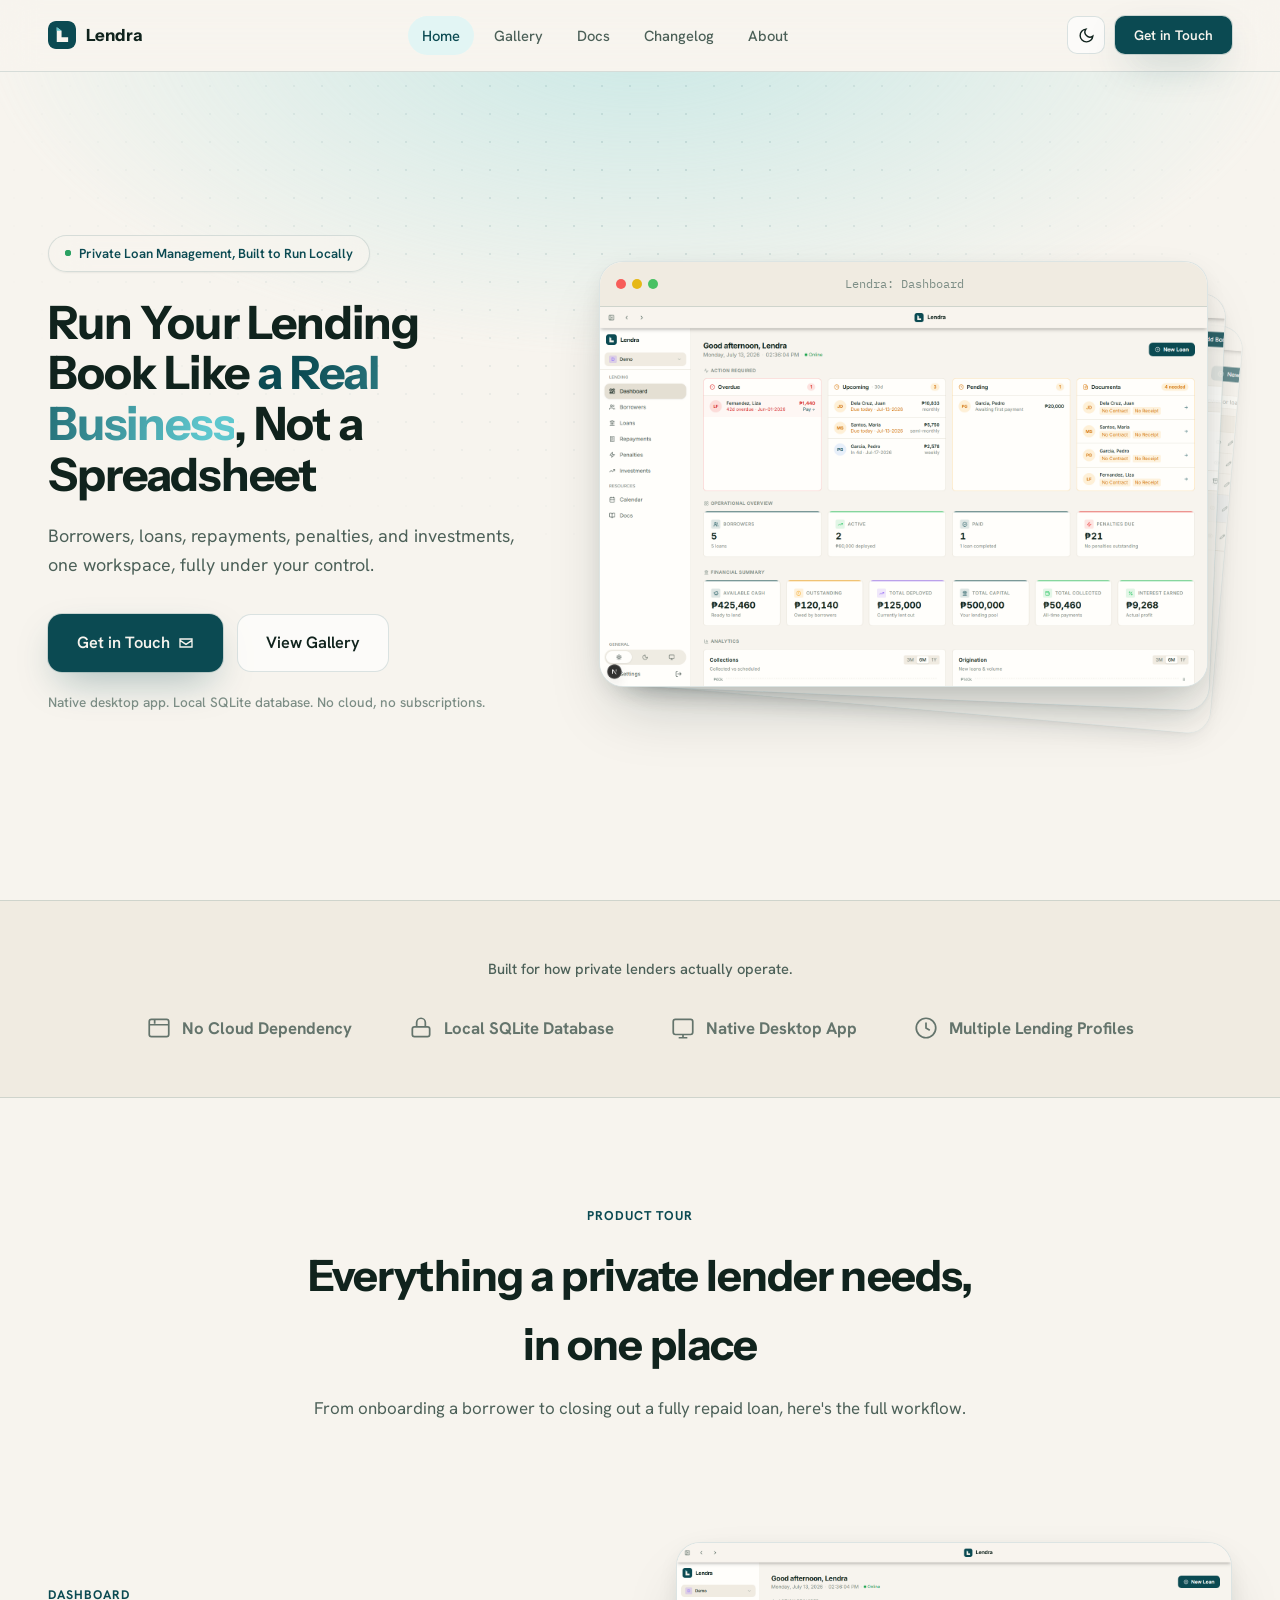
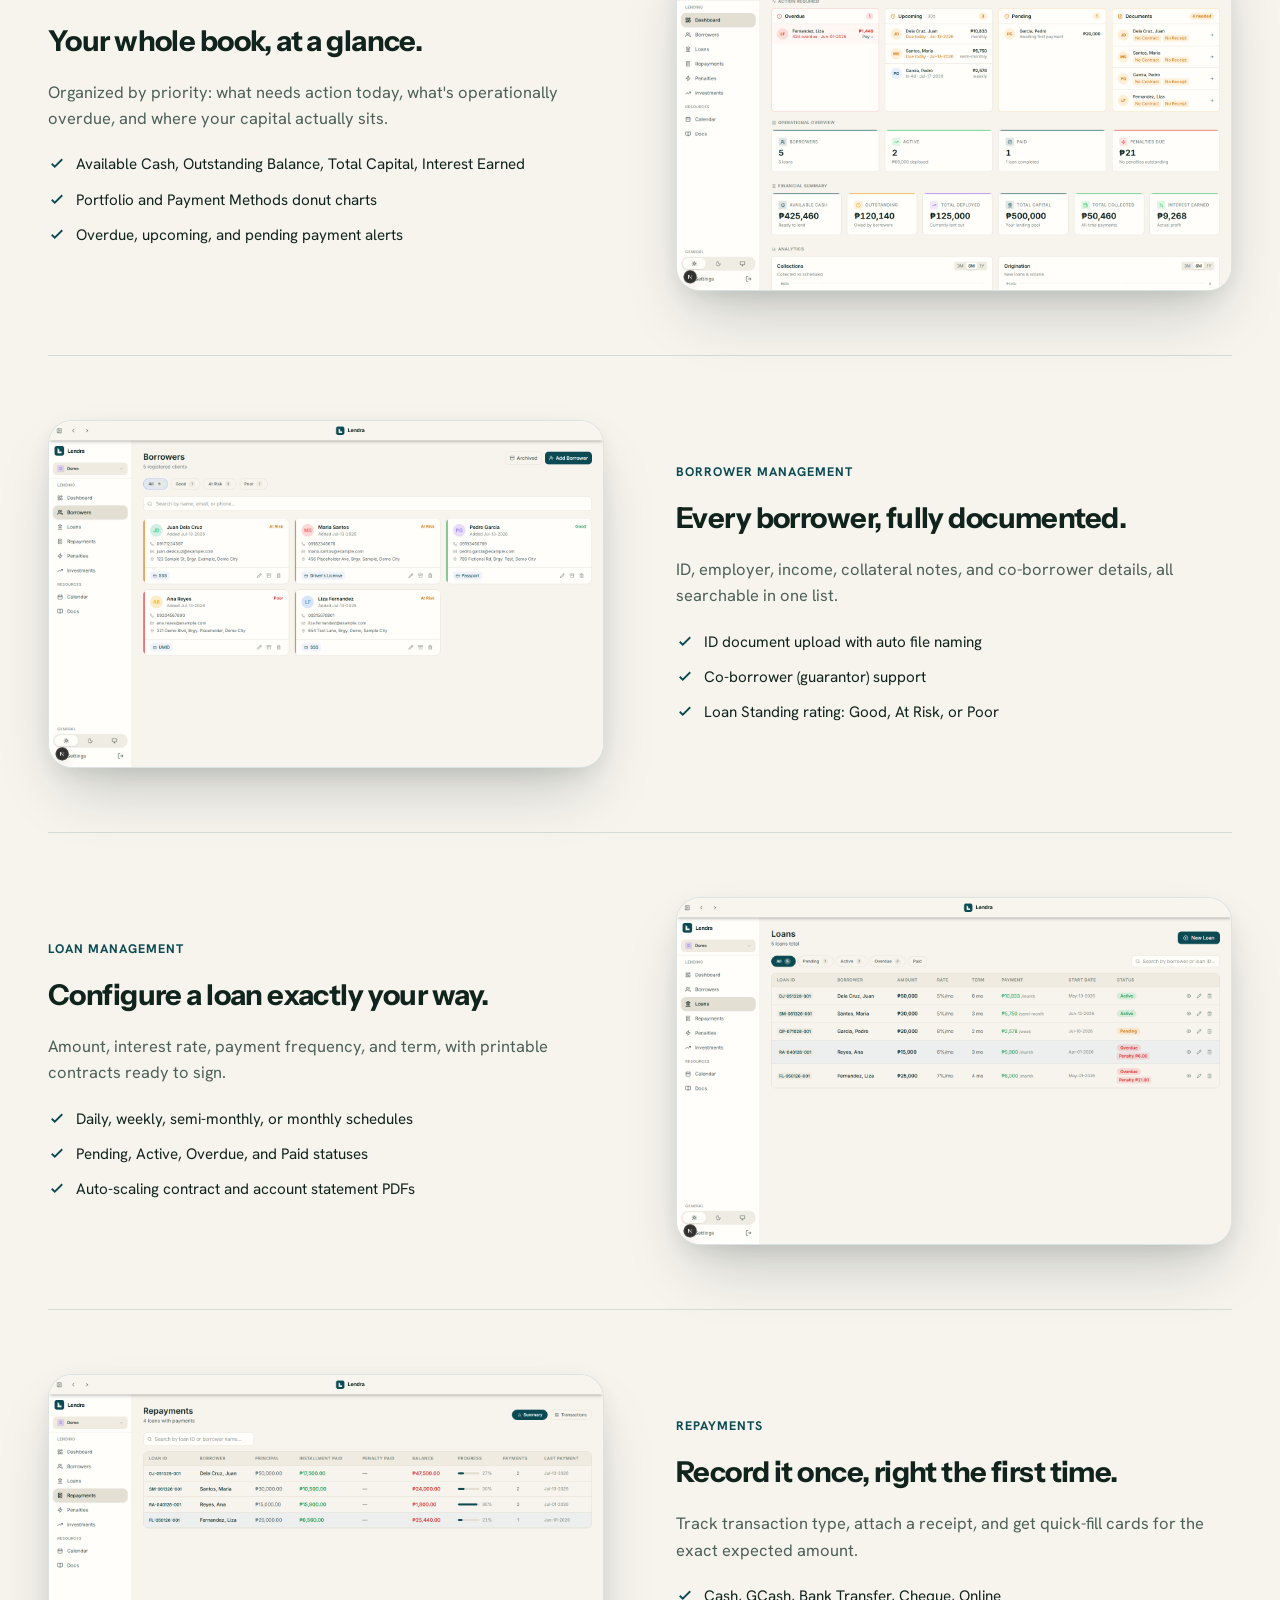
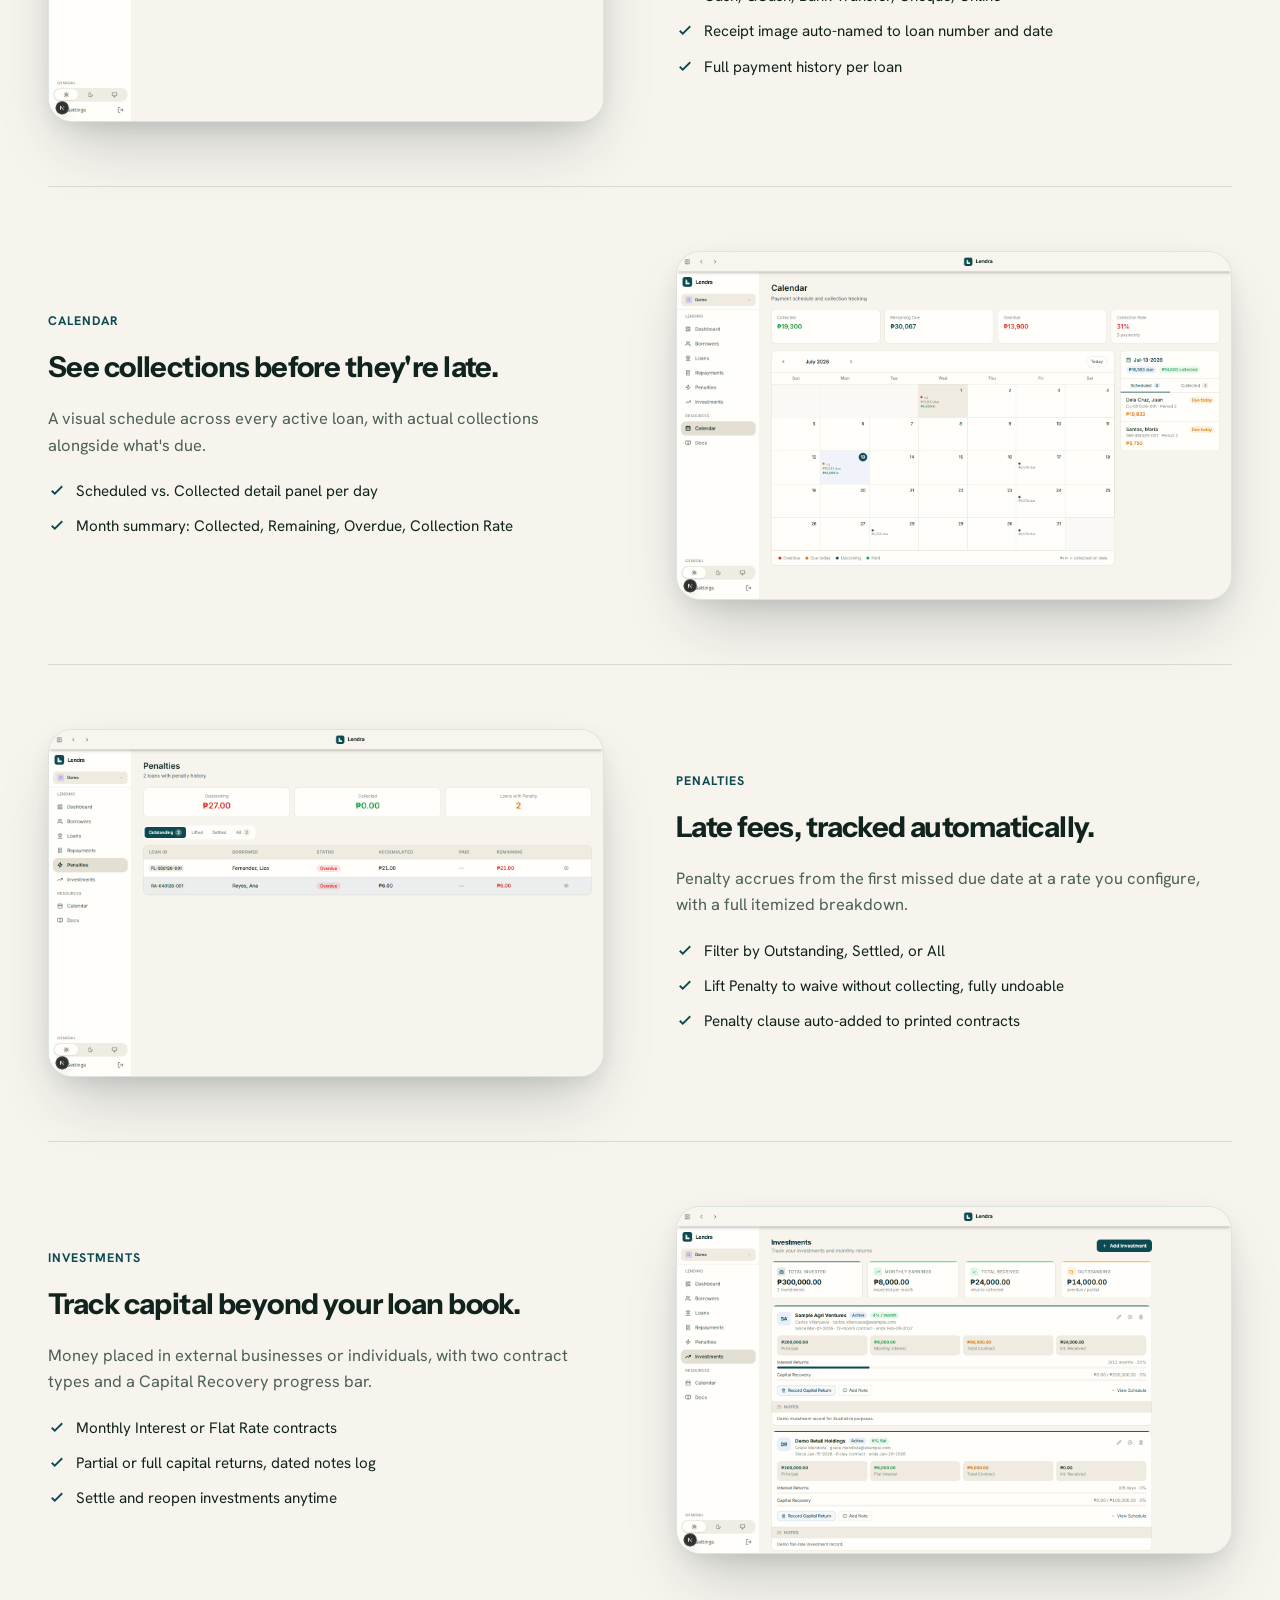
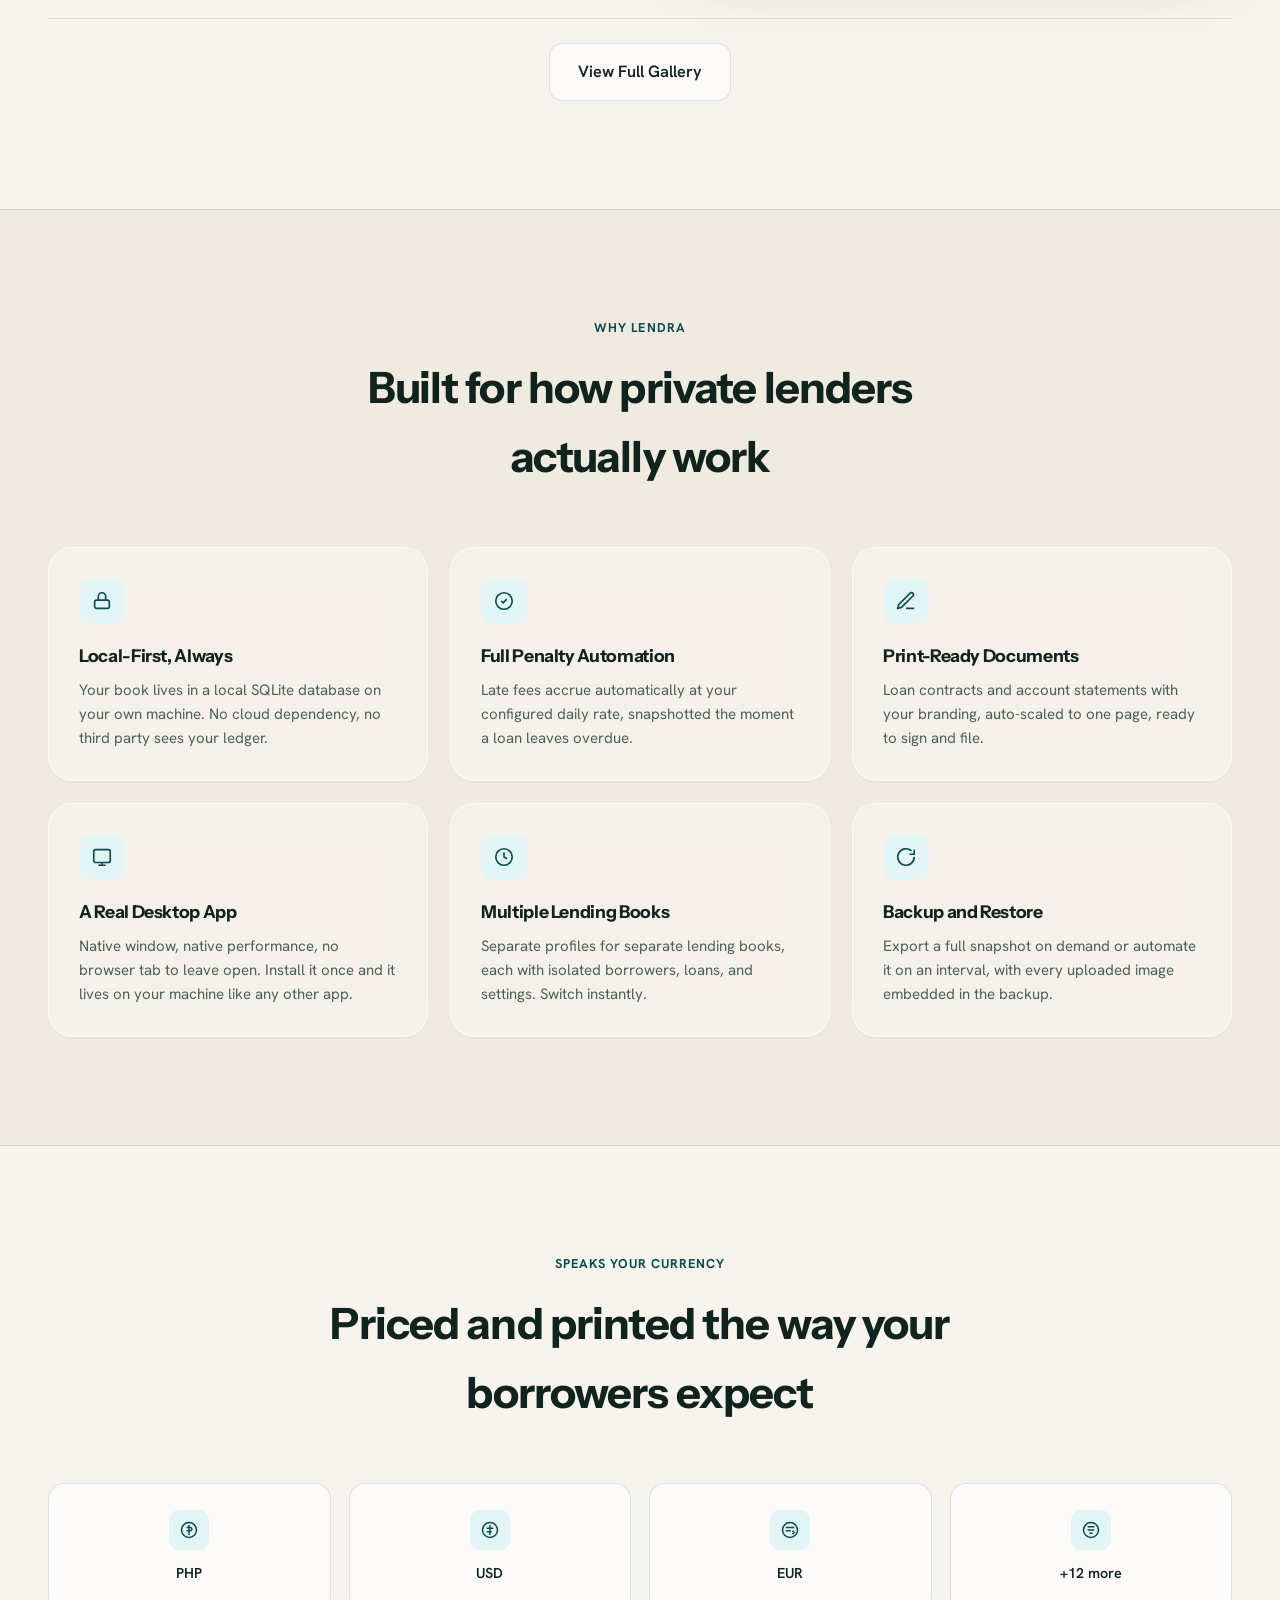
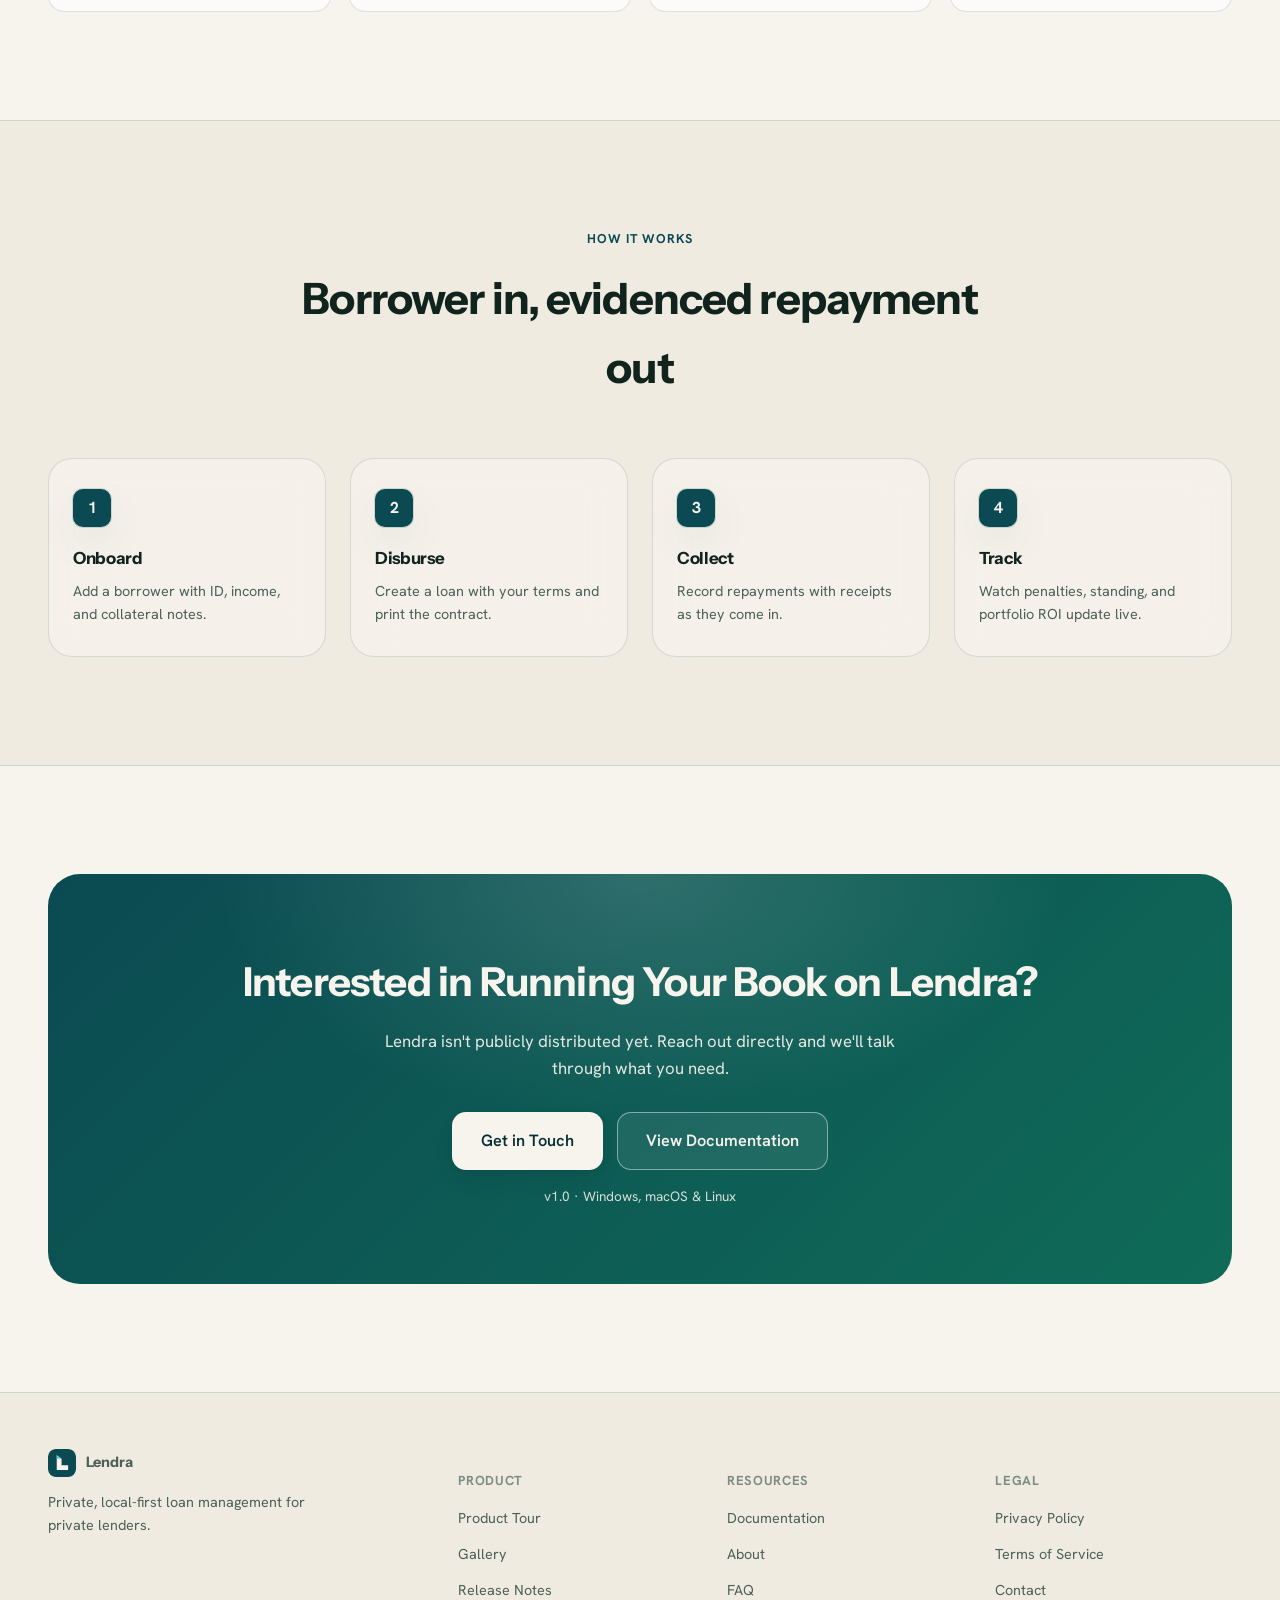
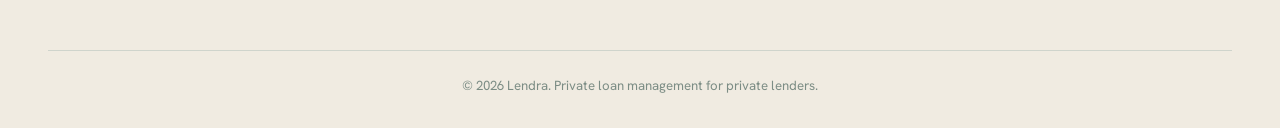
==== commit a6b7fad7: "Use plain mailto links instead of obfuscated contact links" ====
--- a/index.html
+++ b/index.html
@@ -51,7 +51,7 @@
       <a href="docs">Docs</a>
       <a href="changelog">Changelog</a>
       <a href="about">About</a>
-    <a href="#" data-mail="YnJpb25lcy5nLmJyeWxlQGdtYWlsLmNvbQ==" rel="nofollow noopener" class="btn btn-primary mobile-cta">Get in Touch</a>
+    <a href="mailto:briones.g.bryle@gmail.com" class="btn btn-primary mobile-cta">Get in Touch</a>
     </nav>
     <div class="nav-right">
       <button class="nav-toggle" id="navToggle" aria-label="Toggle menu" aria-expanded="false">
@@ -61,7 +61,7 @@
         <svg id="iconMoon" viewBox="0 0 24 24" fill="none" stroke="currentColor" stroke-width="2"><path d="M21 12.79A9 9 0 1 1 11.21 3 7 7 0 0 0 21 12.79z"/></svg>
         <svg id="iconSun" style="display:none" viewBox="0 0 24 24" fill="none" stroke="currentColor" stroke-width="2"><circle cx="12" cy="12" r="4"/><path d="M12 2v2M12 20v2M4.93 4.93l1.41 1.41M17.66 17.66l1.41 1.41M2 12h2M20 12h2M6.34 17.66l-1.41 1.41M19.07 4.93l-1.41 1.41"/></svg>
       </button>
-      <a href="#" data-mail="YnJpb25lcy5nLmJyeWxlQGdtYWlsLmNvbQ==" rel="nofollow noopener" class="btn btn-primary">Get in Touch</a>
+      <a href="mailto:briones.g.bryle@gmail.com" class="btn btn-primary">Get in Touch</a>
     </div>
   </div>
 </header>
@@ -76,7 +76,7 @@
         <h1>Run Your Lending Book Like <span class="grad">a Real Business</span>, Not a Spreadsheet</h1>
         <p class="lead">Borrowers, loans, repayments, penalties, and investments, one workspace, fully under your control.</p>
         <div class="hero-actions">
-          <a href="#" data-mail="YnJpb25lcy5nLmJyeWxlQGdtYWlsLmNvbQ==" rel="nofollow noopener" class="btn btn-primary btn-lg">
+          <a href="mailto:briones.g.bryle@gmail.com" class="btn btn-primary btn-lg">
             Get in Touch
             <svg viewBox="0 0 24 24" fill="none" stroke="currentColor" stroke-width="2"><path d="M3 8l9 6 9-6M3 6h18v12H3z"/></svg>
           </a>
@@ -340,7 +340,7 @@
         <h2>Interested in Running Your Book on Lendra?</h2>
         <p>Lendra isn't publicly distributed yet. Reach out directly and we'll talk through what you need.</p>
         <div class="hero-actions">
-          <a href="#" data-mail="YnJpb25lcy5nLmJyeWxlQGdtYWlsLmNvbQ==" rel="nofollow noopener" class="btn btn-primary btn-lg">Get in Touch</a>
+          <a href="mailto:briones.g.bryle@gmail.com" class="btn btn-primary btn-lg">Get in Touch</a>
           <a href="docs" class="btn btn-ghost btn-lg">View Documentation</a>
         </div>
         <p style="margin-top:16px; font-size:0.85rem; opacity:.85;">v1.0 &middot; Windows, macOS &amp; Linux</p>
@@ -381,7 +381,7 @@
         <ul>
           <li><a href="privacy">Privacy Policy</a></li>
           <li><a href="terms">Terms of Service</a></li>
-          <li><a href="#" data-mail="YnJpb25lcy5nLmJyeWxlQGdtYWlsLmNvbQ==" rel="nofollow noopener">Contact</a></li>
+          <li><a href="mailto:briones.g.bryle@gmail.com">Contact</a></li>
         </ul>
       </div>
     </div>
